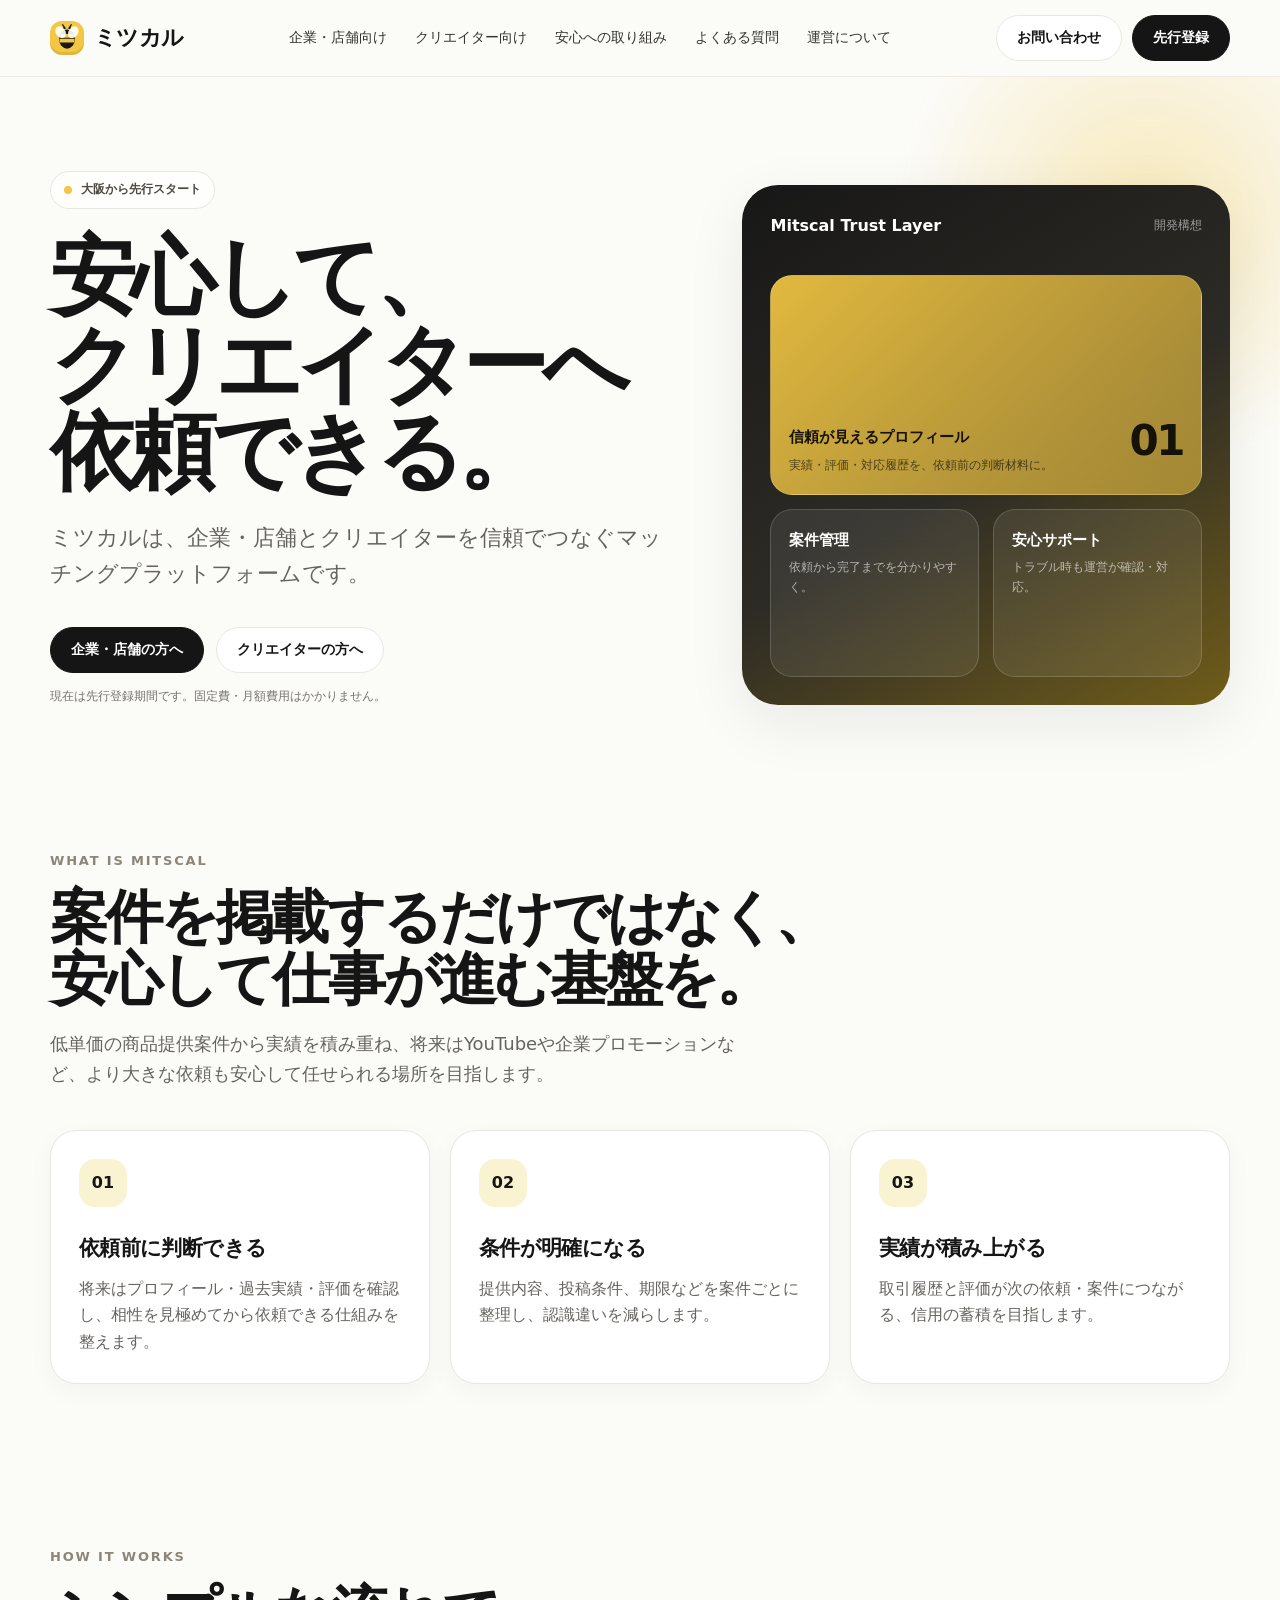
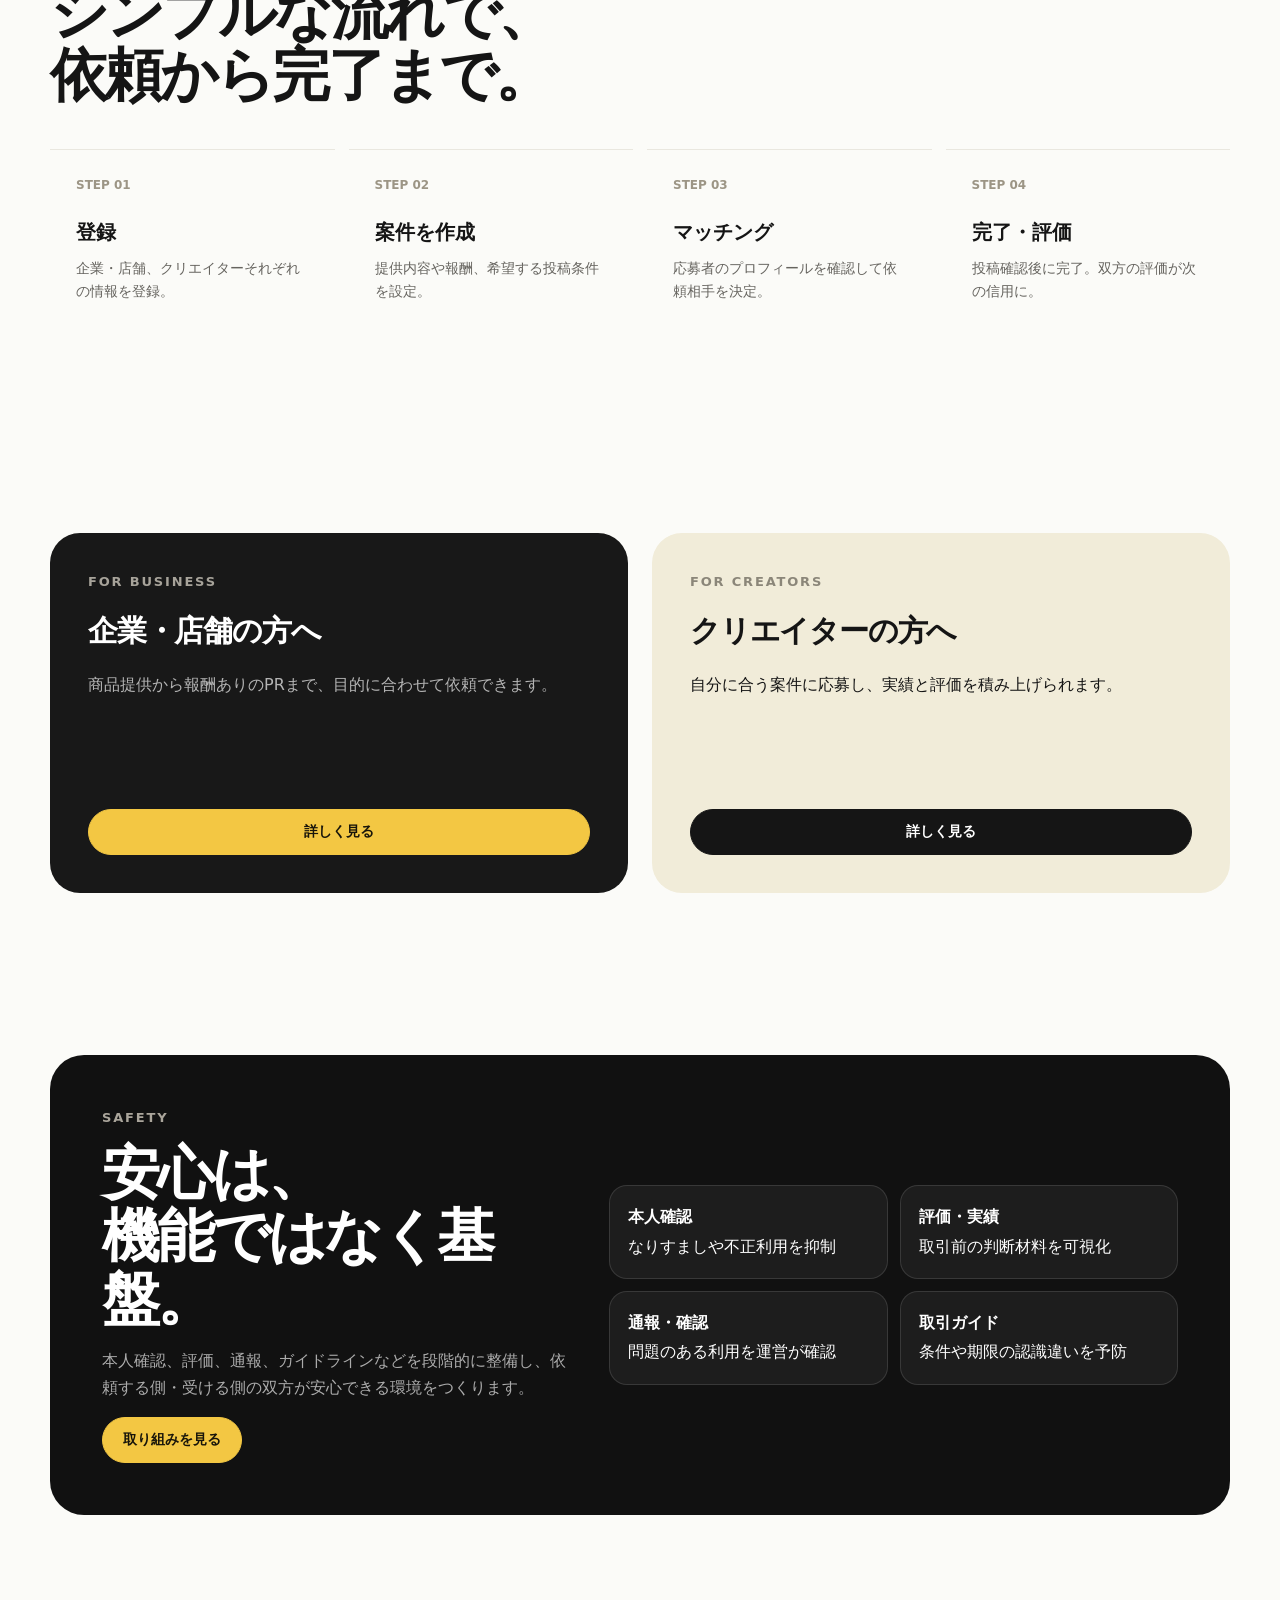
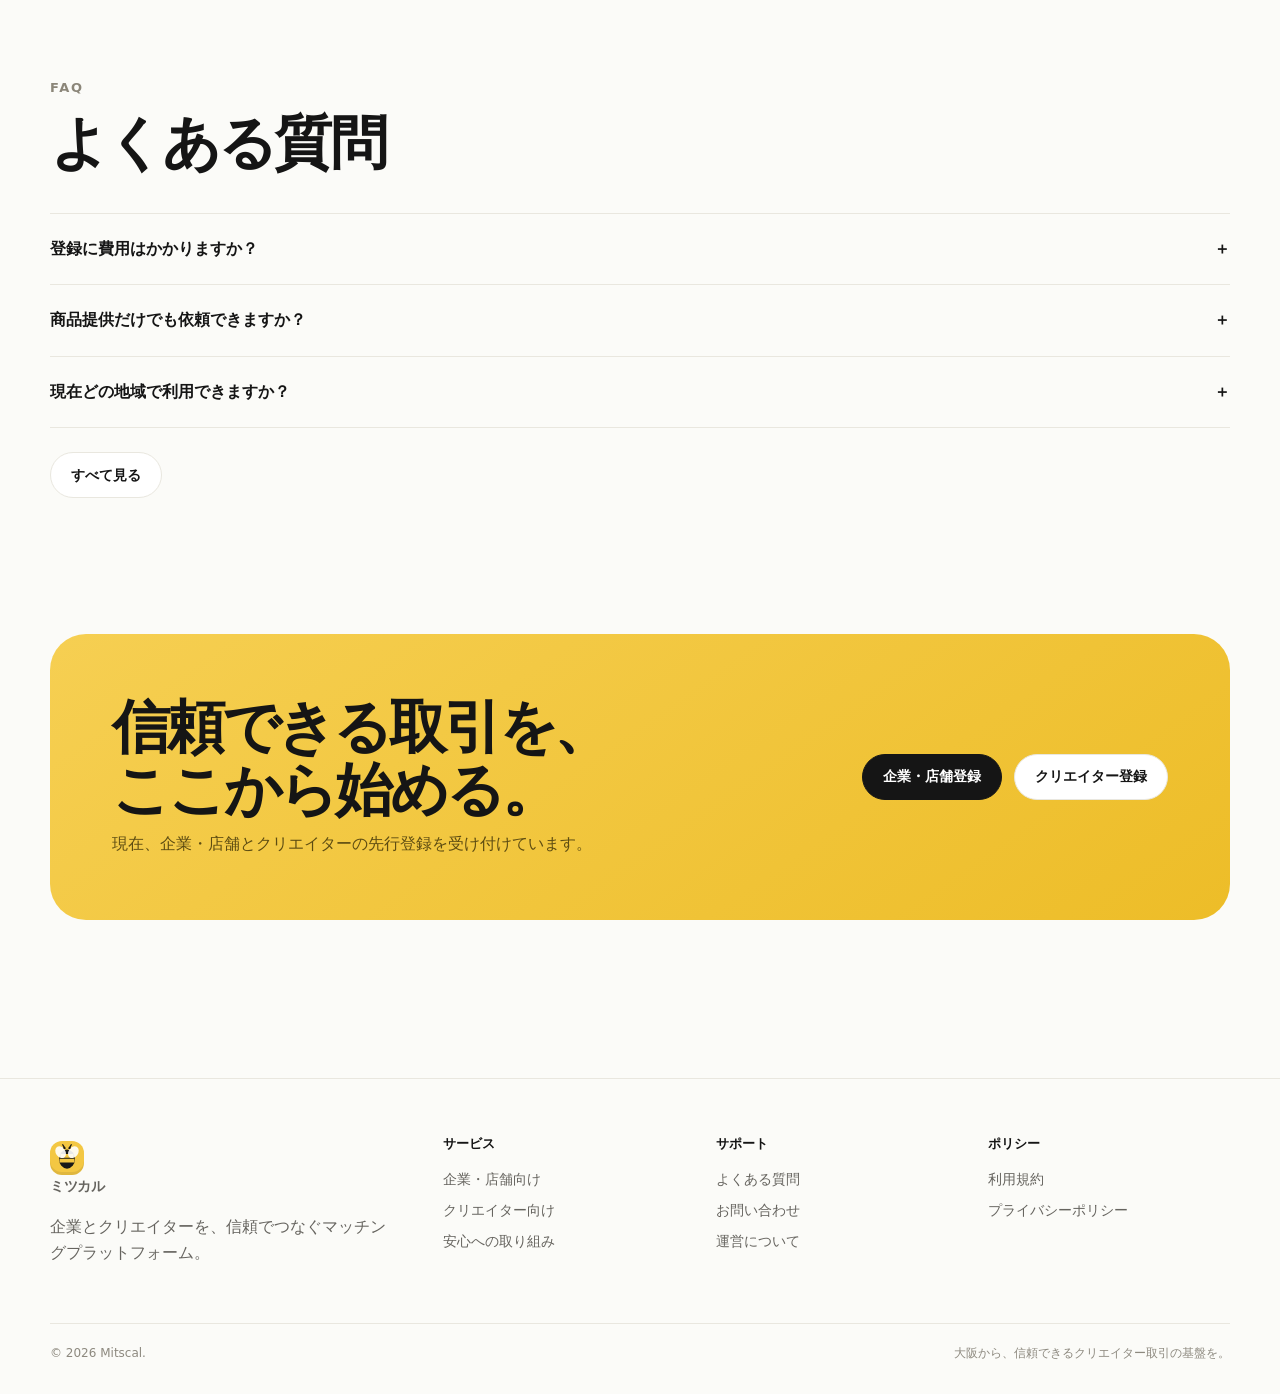
==== index.html @ 4229c12a "Add files via upload" ====
<!DOCTYPE html>
<html lang="ja"><head><meta charset="utf-8"/><meta content="width=device-width,initial-scale=1" name="viewport"/><title>ミツカル｜企業とクリエイターを信頼でつなぐ</title><meta content="企業とクリエイターを信頼でつなぐマッチングプラットフォーム、ミツカル。" name="description"/><link href="assets/styles.css" rel="stylesheet"/><link href="assets/bee.svg" rel="icon"/><script type="application/ld+json">{"@context":"https://schema.org","@type":"Organization","name":"ミツカル","description":"企業とクリエイターを信頼でつなぐマッチングプラットフォーム"}</script></head><body><header class="header"><div class="container nav"><a class="brand" href="index.html"><span class="brand-mark"><img alt="" src="assets/bee.svg"/></span><span>ミツカル</span></a><nav class="nav-links"><a href="business.html">企業・店舗向け</a><a href="creator.html">クリエイター向け</a><a href="safety.html">安心への取り組み</a><a href="faq.html">よくある質問</a><a href="about.html">運営について</a></nav><div class="nav-actions"><a class="btn" href="contact.html">お問い合わせ</a><a class="btn btn-primary" href="https://docs.google.com/forms/d/e/1FAIpQLSd9fEor6Rpa2roGhLpYnTwO4DdrOsl6pdJsovyLWQH2B-IJPA/viewform?usp=header" rel="noopener noreferrer" target="_blank">先行登録</a></div></div></header><main><section class="hero"><div class="container hero-grid"><div><span class="eyebrow"><span class="eyebrow-dot"></span>大阪から先行スタート</span><h1>安心して、<br/>クリエイターへ<br/>依頼できる。</h1><p class="lead">ミツカルは、企業・店舗とクリエイターを信頼でつなぐマッチングプラットフォームです。</p><div class="hero-actions"><a class="btn btn-primary" href="business.html">企業・店舗の方へ</a><a class="btn" href="creator.html">クリエイターの方へ</a></div><p class="hero-note">現在は先行登録期間です。固定費・月額費用はかかりません。</p></div><div class="visual-card"><div style="display:flex;justify-content:space-between;align-items:center"><span style="font-weight:800">Mitscal Trust Layer</span><span style="font-size:12px;color:rgba(255,255,255,.55)">開発構想</span></div><div class="visual-grid"><div class="glass big"><div><h3>信頼が見えるプロフィール</h3><p>実績・評価・対応履歴を、依頼前の判断材料に。</p></div><div class="metric">01</div></div><div class="glass"><h3>案件管理</h3><p>依頼から完了までを分かりやすく。</p></div><div class="glass"><h3>安心サポート</h3><p>トラブル時も運営が確認・対応。</p></div></div></div></div></section>
<section class="section-sm"><div class="container"><div class="section-kicker">What is Mitscal</div><h2 class="section-title">案件を掲載するだけではなく、<br/>安心して仕事が進む基盤を。</h2><p class="section-copy">低単価の商品提供案件から実績を積み重ね、将来はYouTubeや企業プロモーションなど、より大きな依頼も安心して任せられる場所を目指します。</p><div class="grid-3"><article class="card"><div class="card-icon">01</div><h3>依頼前に判断できる</h3><p>将来はプロフィール・過去実績・評価を確認し、相性を見極めてから依頼できる仕組みを整えます。</p></article><article class="card"><div class="card-icon">02</div><h3>条件が明確になる</h3><p>提供内容、投稿条件、期限などを案件ごとに整理し、認識違いを減らします。</p></article><article class="card"><div class="card-icon">03</div><h3>実績が積み上がる</h3><p>取引履歴と評価が次の依頼・案件につながる、信用の蓄積を目指します。</p></article></div></div></section>
<section class="section"><div class="container"><div class="section-kicker">How it works</div><h2 class="section-title">シンプルな流れで、<br/>依頼から完了まで。</h2><div class="process"><div class="step"><div class="step-num">STEP 01</div><h3>登録</h3><p>企業・店舗、クリエイターそれぞれの情報を登録。</p></div><div class="step"><div class="step-num">STEP 02</div><h3>案件を作成</h3><p>提供内容や報酬、希望する投稿条件を設定。</p></div><div class="step"><div class="step-num">STEP 03</div><h3>マッチング</h3><p>応募者のプロフィールを確認して依頼相手を決定。</p></div><div class="step"><div class="step-num">STEP 04</div><h3>完了・評価</h3><p>投稿確認後に完了。双方の評価が次の信用に。</p></div></div></div></section>
<section class="section-sm"><div class="container"><div class="split"><article class="panel"><div><div class="section-kicker" style="color:#a7a39a">For Business</div><h3>企業・店舗の方へ</h3><p style="color:rgba(255,255,255,.68)">商品提供から報酬ありのPRまで、目的に合わせて依頼できます。</p></div><a class="btn btn-accent" href="business.html">詳しく見る</a></article><article class="panel light"><div><div class="section-kicker">For Creators</div><h3>クリエイターの方へ</h3><p>自分に合う案件に応募し、実績と評価を積み上げられます。</p></div><a class="btn btn-primary" href="creator.html">詳しく見る</a></article></div></div></section>
<section class="section"><div class="container"><div class="safety"><div><div class="section-kicker" style="color:#aaa59b">Safety</div><h2 class="section-title">安心は、<br/>機能ではなく基盤。</h2><p>本人確認、評価、通報、ガイドラインなどを段階的に整備し、依頼する側・受ける側の双方が安心できる環境をつくります。</p><a class="btn btn-accent" href="safety.html">取り組みを見る</a></div><div class="safety-list"><div class="safety-item"><strong>本人確認</strong><span>なりすましや不正利用を抑制</span></div><div class="safety-item"><strong>評価・実績</strong><span>取引前の判断材料を可視化</span></div><div class="safety-item"><strong>通報・確認</strong><span>問題のある利用を運営が確認</span></div><div class="safety-item"><strong>取引ガイド</strong><span>条件や期限の認識違いを予防</span></div></div></div></div></section>
<section class="section-sm"><div class="container"><div class="section-kicker">FAQ</div><h2 class="section-title">よくある質問</h2><div class="faq"><details><summary>登録に費用はかかりますか？<span>＋</span></summary><p>先行登録時点では、企業・店舗、クリエイターともに登録料・月額費用はかかりません。</p></details><details><summary>商品提供だけでも依頼できますか？<span>＋</span></summary><p>可能です。飲食店などの初期案件では、商品・サービス提供のみの案件を中心に想定しています。</p></details><details><summary>現在どの地域で利用できますか？<span>＋</span></summary><p>現在は大阪エリアを中心に先行展開し、運用体制を整えながら対象地域を拡大する予定です。</p></details></div><div style="margin-top:24px"><a class="btn" href="faq.html">すべて見る</a></div></div></section>
<section class="section-sm"><div class="container"><div class="cta"><div><h2>信頼できる取引を、<br/>ここから始める。</h2><p>現在、企業・店舗とクリエイターの先行登録を受け付けています。</p></div><div class="hero-actions"><a class="btn btn-primary" href="https://docs.google.com/forms/d/e/1FAIpQLSd9fEor6Rpa2roGhLpYnTwO4DdrOsl6pdJsovyLWQH2B-IJPA/viewform?usp=header" rel="noopener noreferrer" target="_blank">企業・店舗登録</a><a class="btn" href="https://docs.google.com/forms/d/e/1FAIpQLSeLlaDevNFRtnfZuoD50xiHE8_TxGMW-N-nRRHMCuosI9wD6Q/viewform" rel="noopener noreferrer" target="_blank">クリエイター登録</a></div></div></div></section></main><footer class="footer"><div class="container"><div class="footer-grid"><div><a class="brand" href="index.html"><span class="brand-mark"><img alt="" src="assets/bee.svg"/></span><span>ミツカル</span></a><p style="color:var(--muted);max-width:350px">企業とクリエイターを、信頼でつなぐマッチングプラットフォーム。</p></div><div><h4>サービス</h4><a href="business.html">企業・店舗向け</a><a href="creator.html">クリエイター向け</a><a href="safety.html">安心への取り組み</a></div><div><h4>サポート</h4><a href="faq.html">よくある質問</a><a href="contact.html">お問い合わせ</a><a href="about.html">運営について</a></div><div><h4>ポリシー</h4><a href="terms.html">利用規約</a><a href="privacy.html">プライバシーポリシー</a></div></div><div class="copyright"><span>© <span data-year=""></span> Mitscal.</span><span>大阪から、信頼できるクリエイター取引の基盤を。</span></div></div></footer><script src="assets/app.js"></script></body></html>
---- assets/styles.css ----
:root{
  --bg:#fbfbf8;
  --surface:#ffffff;
  --ink:#151515;
  --muted:#66645f;
  --line:#e9e7df;
  --accent:#f3c743;
  --accent-strong:#dcae18;
  --shadow:0 18px 60px rgba(25,25,20,.08);
  --radius:26px;
  --max:1180px;
}
*{box-sizing:border-box}
html{scroll-behavior:smooth}
body{margin:0;font-family:Inter,"Noto Sans JP",system-ui,-apple-system,BlinkMacSystemFont,"Segoe UI",sans-serif;color:var(--ink);background:var(--bg);line-height:1.65}
a{color:inherit;text-decoration:none}
img{max-width:100%;display:block}
button,input,textarea,select{font:inherit}
.container{width:min(calc(100% - 40px),var(--max));margin:auto}
.header{position:sticky;top:0;z-index:50;background:rgba(251,251,248,.86);backdrop-filter:blur(16px);border-bottom:1px solid rgba(233,231,223,.8)}
.nav{height:76px;display:flex;align-items:center;justify-content:space-between;gap:24px}
.brand{display:flex;align-items:center;gap:10px;font-weight:800;letter-spacing:-.03em;font-size:22px}
.brand-mark{width:34px;height:34px;border-radius:12px;background:var(--accent);display:grid;place-items:center;box-shadow:inset 0 -3px 0 rgba(0,0,0,.08)}
.brand-mark svg{width:22px;height:22px}
.nav-links{display:flex;align-items:center;gap:28px;font-size:14px;color:#35342f}
.nav-actions{display:flex;gap:10px;align-items:center}
.btn{display:inline-flex;align-items:center;justify-content:center;gap:8px;min-height:46px;padding:0 20px;border-radius:999px;border:1px solid var(--line);font-weight:700;font-size:14px;transition:.2s ease;background:#fff}
.btn:hover{transform:translateY(-1px);box-shadow:0 10px 24px rgba(0,0,0,.07)}
.btn-primary{background:var(--ink);color:white;border-color:var(--ink)}
.btn-accent{background:var(--accent);border-color:var(--accent);color:#18150a}
.hero{padding:94px 0 64px;overflow:hidden;position:relative}
.hero:before{content:"";position:absolute;inset:-120px -10% auto auto;width:520px;height:520px;border-radius:50%;background:radial-gradient(circle,rgba(243,199,67,.34),rgba(243,199,67,0) 68%);filter:blur(8px);pointer-events:none}
.hero-grid{display:grid;grid-template-columns:1.12fr .88fr;gap:72px;align-items:center}
.eyebrow{display:inline-flex;align-items:center;gap:9px;padding:8px 13px;border:1px solid var(--line);border-radius:999px;background:rgba(255,255,255,.75);font-weight:700;font-size:12px;color:#4d4a42}
.eyebrow-dot{width:8px;height:8px;border-radius:50%;background:var(--accent)}
h1{font-size:clamp(48px,7vw,86px);line-height:1.02;letter-spacing:-.065em;margin:24px 0 24px;max-width:850px}
.lead{font-size:clamp(18px,2vw,22px);color:var(--muted);max-width:680px;margin:0 0 34px}
.hero-actions{display:flex;gap:12px;flex-wrap:wrap}
.hero-note{font-size:12px;color:#77746c;margin-top:14px}
.visual-card{min-height:520px;border-radius:36px;background:linear-gradient(150deg,#171717,#2d2b25 54%,#705d1a);box-shadow:var(--shadow);position:relative;overflow:hidden;padding:28px;color:#fff}
.visual-grid{display:grid;grid-template-columns:1fr 1fr;gap:14px;position:absolute;inset:90px 28px 28px}
.glass{border:1px solid rgba(255,255,255,.16);background:rgba(255,255,255,.08);backdrop-filter:blur(16px);border-radius:22px;padding:18px}
.glass h3{margin:0 0 6px;font-size:15px}
.glass p{margin:0;color:rgba(255,255,255,.62);font-size:12px}
.glass.big{grid-column:1/-1;display:flex;align-items:flex-end;justify-content:space-between;min-height:160px;background:linear-gradient(135deg,rgba(243,199,67,.92),rgba(243,199,67,.55));color:#15120a}
.glass.big p{color:rgba(21,18,10,.68)}
.metric{font-size:42px;letter-spacing:-.06em;font-weight:800}
.section{padding:94px 0}
.section-sm{padding:68px 0}
.section-kicker{font-size:13px;font-weight:800;letter-spacing:.14em;text-transform:uppercase;color:#8b8679;margin-bottom:14px}
.section-title{font-size:clamp(34px,5vw,58px);letter-spacing:-.05em;line-height:1.08;margin:0 0 18px}
.section-copy{color:var(--muted);font-size:18px;max-width:700px;margin:0}
.grid-3{display:grid;grid-template-columns:repeat(3,1fr);gap:20px;margin-top:42px}
.card{background:var(--surface);border:1px solid var(--line);border-radius:var(--radius);padding:28px;box-shadow:0 8px 28px rgba(25,25,20,.035)}
.card-icon{width:48px;height:48px;border-radius:16px;display:grid;place-items:center;background:#faf3d2;margin-bottom:24px;font-weight:800}
.card h3{font-size:21px;margin:0 0 10px;letter-spacing:-.03em}
.card p{margin:0;color:var(--muted)}
.process{display:grid;grid-template-columns:repeat(4,1fr);gap:14px;margin-top:42px}
.step{padding:26px;border-top:1px solid var(--line);position:relative}
.step-num{font-size:12px;font-weight:800;color:#9c9585;margin-bottom:20px}
.step h3{margin:0 0 8px;font-size:20px}
.step p{margin:0;color:var(--muted);font-size:14px}
.split{display:grid;grid-template-columns:1fr 1fr;gap:24px;margin-top:42px}
.panel{padding:38px;border-radius:30px;background:#181818;color:#fff;min-height:360px;display:flex;flex-direction:column;justify-content:space-between}
.panel.light{background:#f1ecd9;color:#151515}
.panel ul{padding-left:18px;color:rgba(255,255,255,.68)}
.panel.light ul{color:#5e594c}
.panel h3{font-size:30px;letter-spacing:-.04em;margin:0 0 12px}
.safety{background:#111;color:#fff;border-radius:34px;padding:52px;display:grid;grid-template-columns:.9fr 1.1fr;gap:42px;align-items:center}
.safety p{color:rgba(255,255,255,.65)}
.safety-list{display:grid;grid-template-columns:1fr 1fr;gap:12px}
.safety-item{padding:18px;border-radius:18px;border:1px solid rgba(255,255,255,.12);background:rgba(255,255,255,.05)}
.safety-item strong{display:block;margin-bottom:3px}
.faq{margin-top:38px;border-top:1px solid var(--line)}
.faq details{border-bottom:1px solid var(--line);padding:22px 0}
.faq summary{font-weight:750;cursor:pointer;list-style:none;display:flex;justify-content:space-between;gap:20px}
.faq summary::-webkit-details-marker{display:none}
.faq p{color:var(--muted);margin:12px 0 0;max-width:800px}
.cta{padding:62px;border-radius:36px;background:linear-gradient(145deg,#f6cf52,#edbd28);display:grid;grid-template-columns:1fr auto;gap:30px;align-items:center}
.cta h2{font-size:clamp(34px,5vw,58px);letter-spacing:-.055em;line-height:1.08;margin:0 0 10px}
.cta p{margin:0;color:#5d4c12}
.footer{padding:54px 0 30px;border-top:1px solid var(--line);margin-top:90px}
.footer-grid{display:grid;grid-template-columns:1.5fr repeat(3,1fr);gap:30px}
.footer h4{font-size:13px;margin:0 0 14px}
.footer a{display:block;color:var(--muted);font-size:14px;margin:8px 0}
.copyright{margin-top:40px;padding-top:20px;border-top:1px solid var(--line);color:#8d897f;font-size:12px;display:flex;justify-content:space-between;gap:20px}
.page-hero{padding:80px 0 54px}
.page-hero h1{font-size:clamp(44px,7vw,74px);max-width:980px}
.content-grid{display:grid;grid-template-columns:280px 1fr;gap:60px;align-items:start}
.sidebar{position:sticky;top:110px;padding:22px;border:1px solid var(--line);border-radius:22px;background:#fff}
.sidebar a{display:block;padding:9px 4px;color:var(--muted);font-size:14px}
.prose h2{font-size:34px;letter-spacing:-.04em;margin:50px 0 14px}
.prose h2:first-child{margin-top:0}
.prose h3{font-size:22px;margin-top:30px}
.prose p,.prose li{color:#55524c}
.prose blockquote{margin:30px 0;padding:24px;border-left:4px solid var(--accent);background:#fff;border-radius:0 18px 18px 0}
.form{display:grid;gap:16px;max-width:720px}
.field{display:grid;gap:7px}
.field label{font-weight:700;font-size:14px}
.field input,.field textarea,.field select{width:100%;border:1px solid var(--line);background:#fff;border-radius:16px;padding:14px 16px;outline:none}
.field textarea{min-height:150px;resize:vertical}
.notice{padding:18px 20px;border-radius:16px;background:#fff8db;border:1px solid #f2dea0;color:#62521c;font-size:14px}
.mobile-menu{display:none}
@media(max-width:900px){
  .nav-links{display:none}.mobile-menu{display:inline-flex}.hero-grid,.safety,.content-grid{grid-template-columns:1fr}.visual-card{min-height:440px}.grid-3{grid-template-columns:1fr}.process{grid-template-columns:1fr 1fr}.split{grid-template-columns:1fr}.cta{grid-template-columns:1fr}.footer-grid{grid-template-columns:1fr 1fr}.sidebar{position:static}.hero{padding-top:60px}}
@media(max-width:620px){
  .container{width:min(calc(100% - 26px),var(--max))}.nav{height:68px}.nav-actions .btn:not(.btn-primary){display:none}.hero{padding:48px 0}.visual-card{min-height:390px;padding:18px}.visual-grid{inset:74px 18px 18px;grid-template-columns:1fr}.glass:nth-child(2){display:none}.section{padding:72px 0}.process{grid-template-columns:1fr}.safety{padding:28px}.safety-list{grid-template-columns:1fr}.cta{padding:34px}.footer-grid{grid-template-columns:1fr}.copyright{flex-direction:column}.hero-actions .btn{width:100%}}

.register-box{max-width:760px;padding:30px;border:1px solid var(--line);border-radius:24px;background:#fff;box-shadow:0 8px 28px rgba(25,25,20,.035)}
.register-box h3{margin:0 0 8px;font-size:24px}.register-box p{margin:0 0 20px}.form-note{font-size:12px!important;color:#8d897f!important;margin-top:12px!important}
.contact-options{display:grid;grid-template-columns:repeat(3,1fr);gap:18px}.contact-options .card{display:flex;flex-direction:column;align-items:flex-start}.contact-options .card .btn{margin-top:auto}
.mobile-nav{display:none;position:relative}.mobile-nav summary{list-style:none;cursor:pointer;border:1px solid var(--line);background:#fff;border-radius:999px;padding:10px 14px;font-weight:700;font-size:13px}.mobile-nav summary::-webkit-details-marker{display:none}.mobile-nav-panel{position:absolute;right:0;top:52px;width:250px;padding:14px;border:1px solid var(--line);background:#fff;border-radius:18px;box-shadow:var(--shadow)}.mobile-nav-panel a{display:block;padding:10px;border-radius:10px;font-size:14px}.mobile-nav-panel a:hover{background:var(--bg)}
@media(max-width:900px){.mobile-nav{display:block}.contact-options{grid-template-columns:1fr}}
@media(max-width:620px){.nav-actions{display:none}}
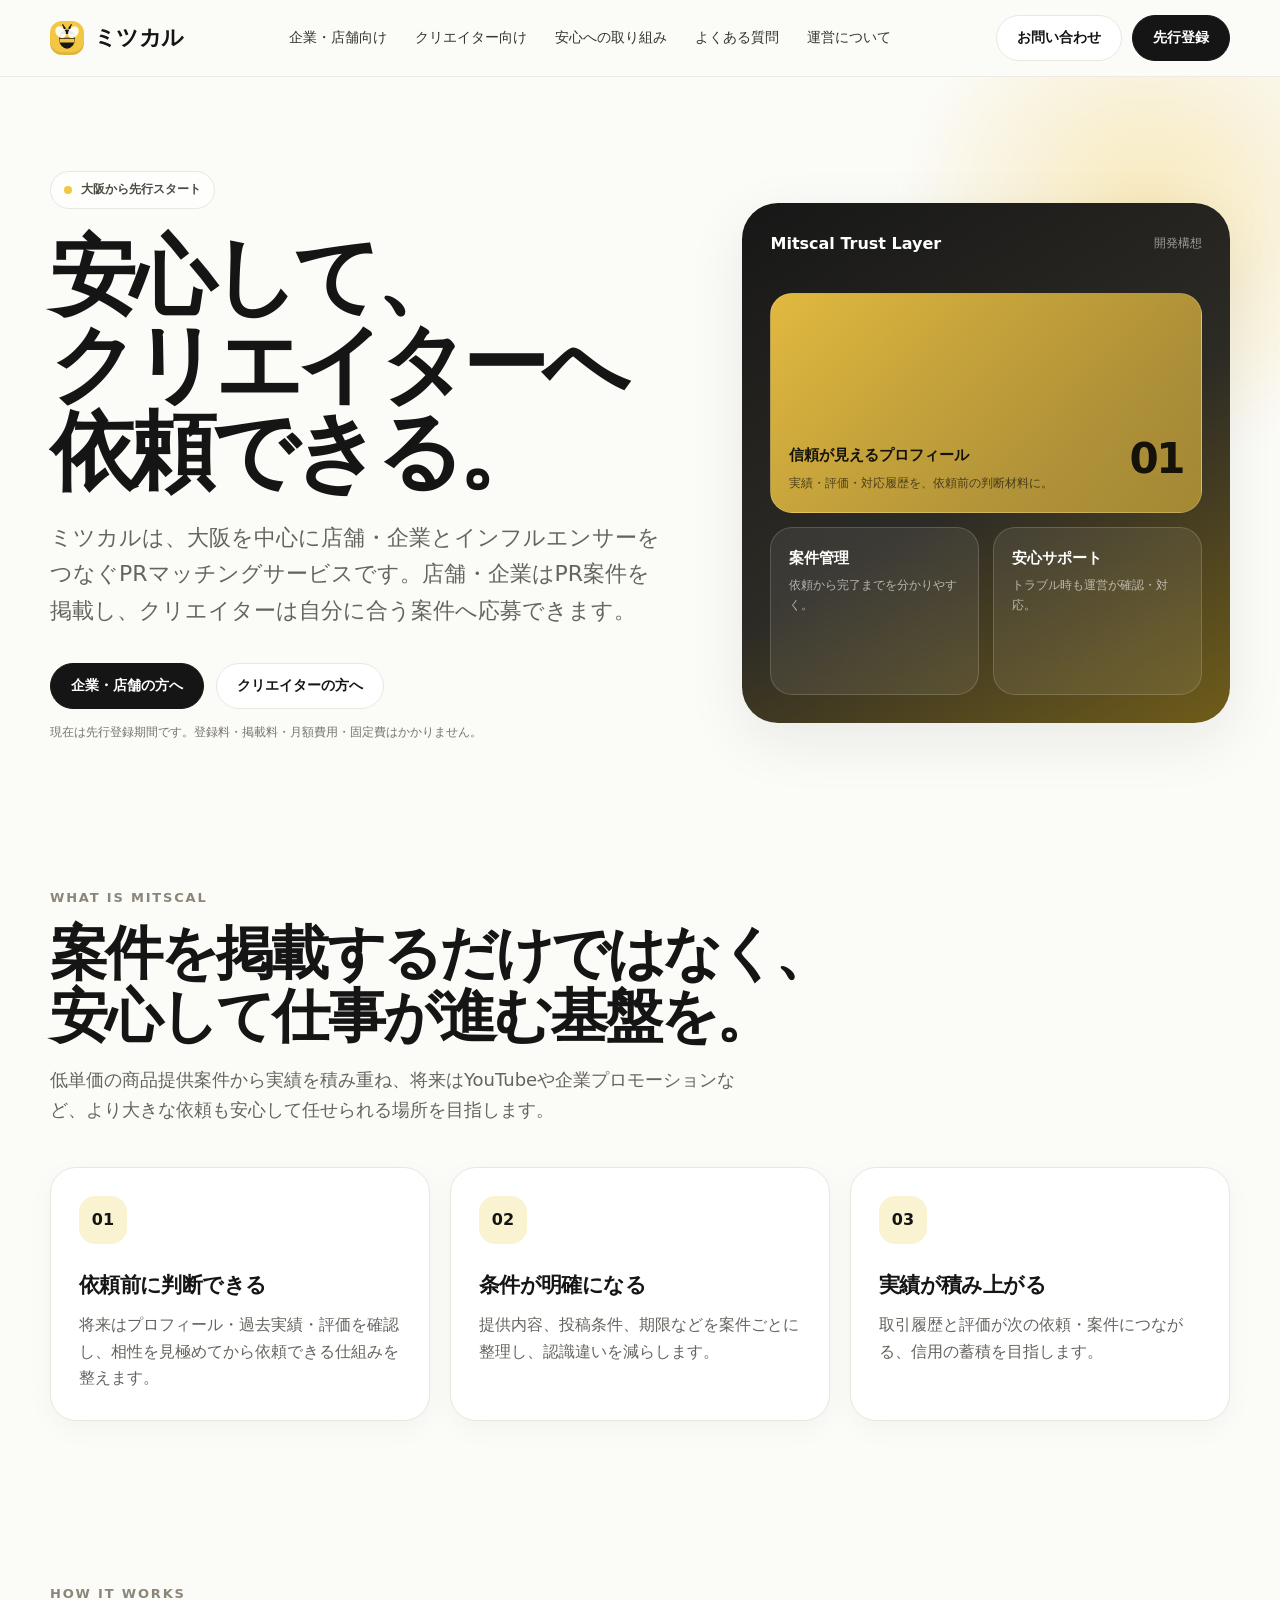
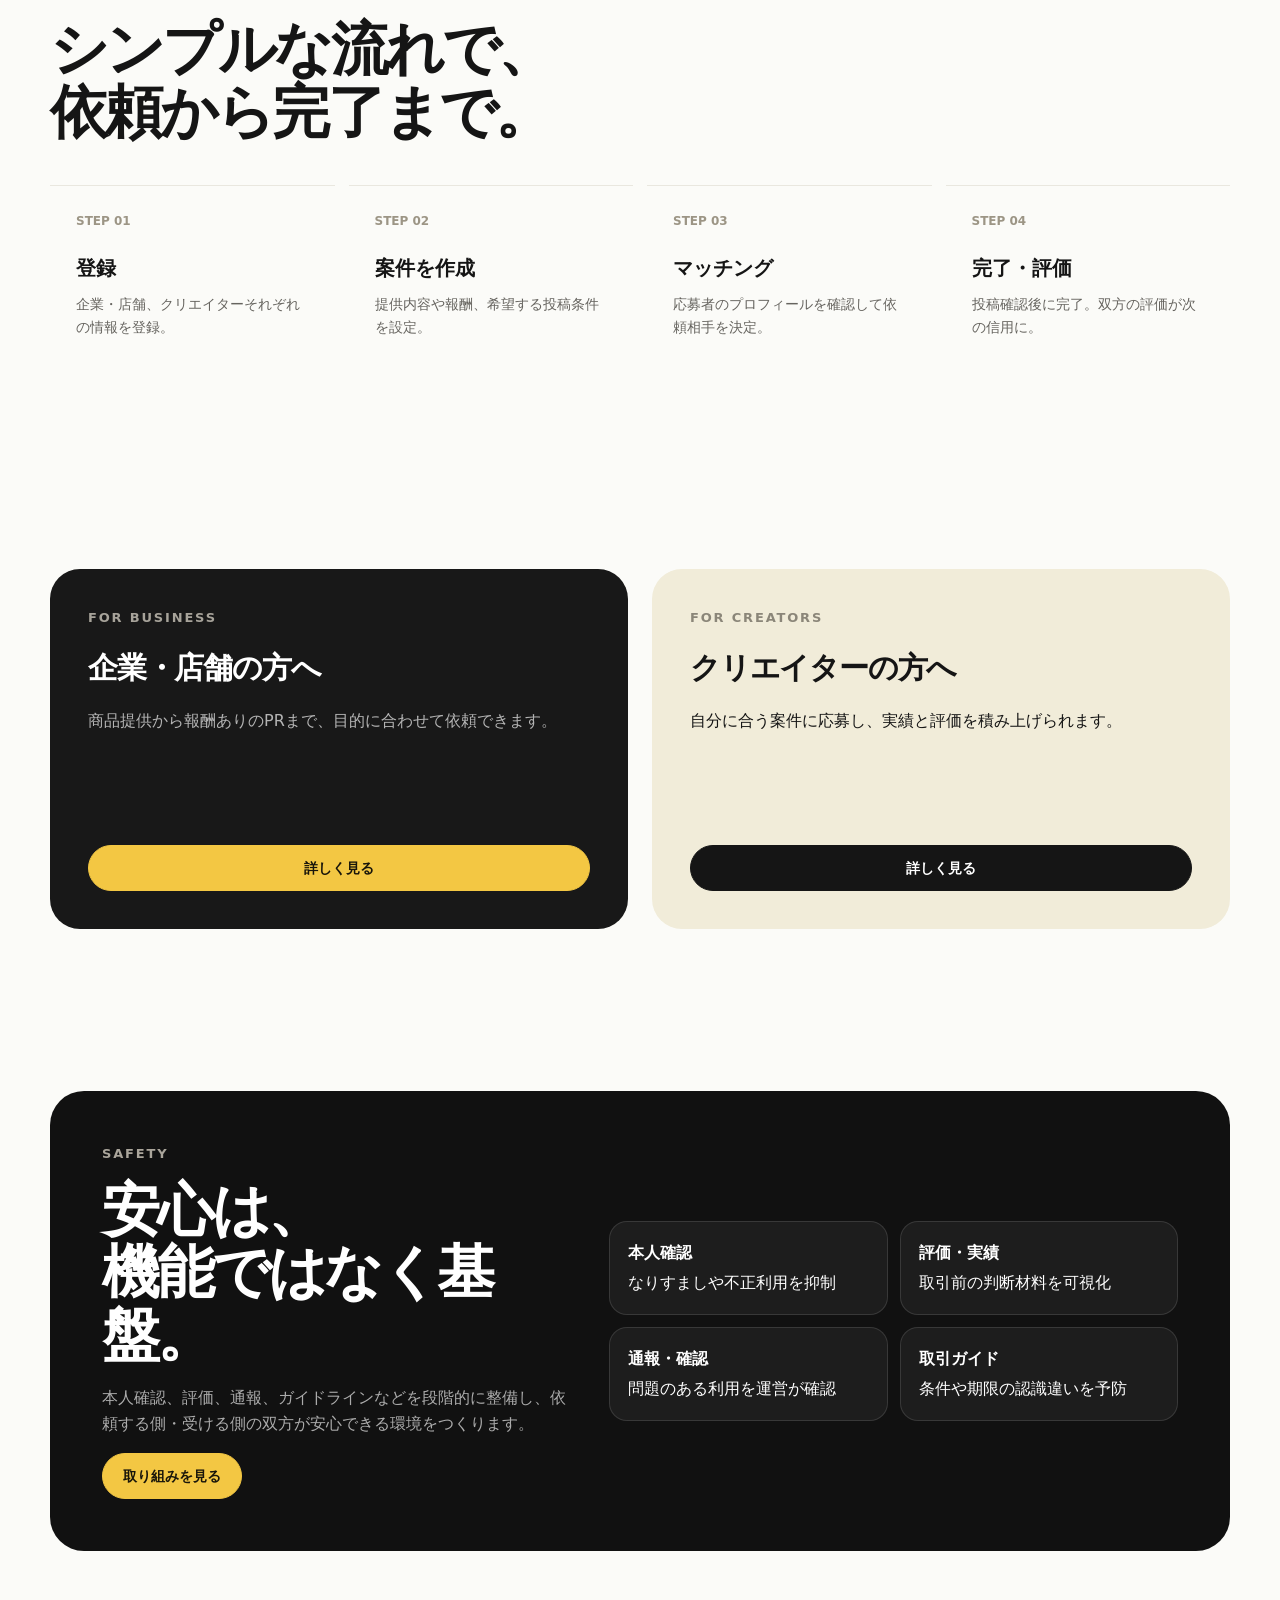
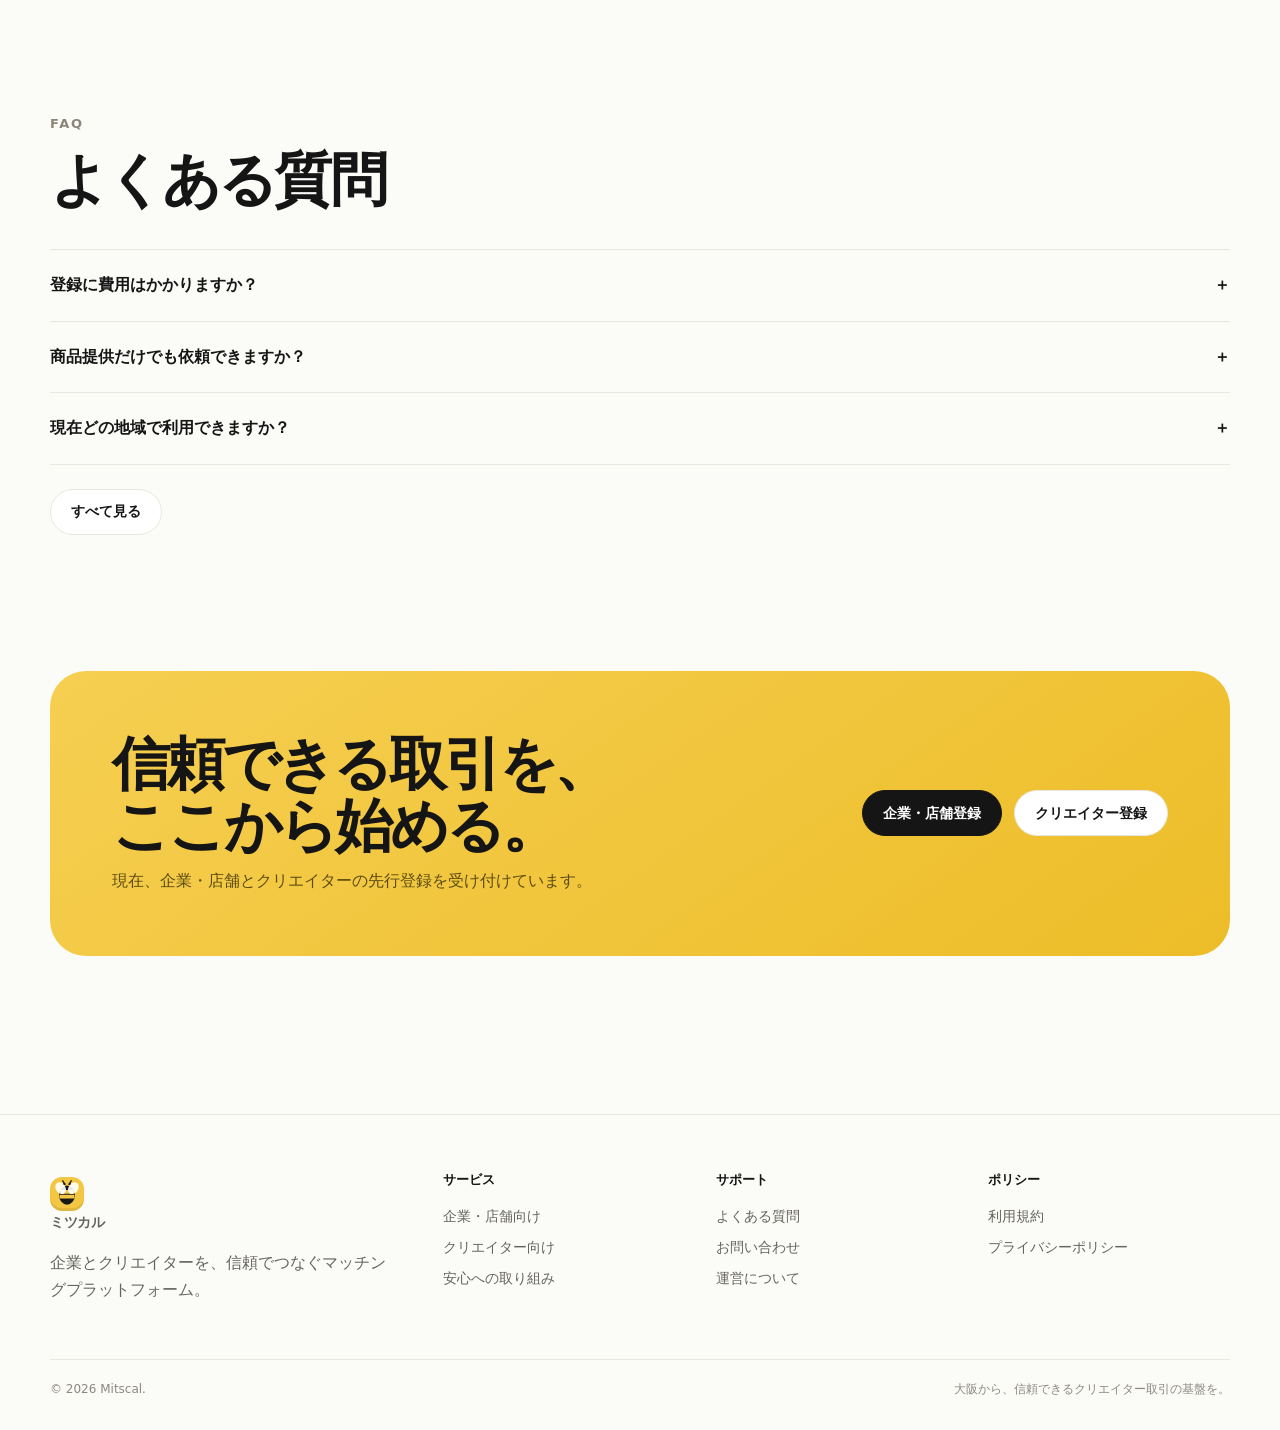
==== commit 5d91de5b: "Update index.html for new service description" ====
--- a/index.html
+++ b/index.html
@@ -1,8 +1,8 @@
 <!DOCTYPE html>
-<html lang="ja"><head><meta charset="utf-8"/><meta content="width=device-width,initial-scale=1" name="viewport"/><title>ミツカル｜企業とクリエイターを信頼でつなぐ</title><meta content="企業とクリエイターを信頼でつなぐマッチングプラットフォーム、ミツカル。" name="description"/><link href="assets/styles.css" rel="stylesheet"/><link href="assets/bee.svg" rel="icon"/><script type="application/ld+json">{"@context":"https://schema.org","@type":"Organization","name":"ミツカル","description":"企業とクリエイターを信頼でつなぐマッチングプラットフォーム"}</script></head><body><header class="header"><div class="container nav"><a class="brand" href="index.html"><span class="brand-mark"><img alt="" src="assets/bee.svg"/></span><span>ミツカル</span></a><nav class="nav-links"><a href="business.html">企業・店舗向け</a><a href="creator.html">クリエイター向け</a><a href="safety.html">安心への取り組み</a><a href="faq.html">よくある質問</a><a href="about.html">運営について</a></nav><div class="nav-actions"><a class="btn" href="contact.html">お問い合わせ</a><a class="btn btn-primary" href="https://docs.google.com/forms/d/e/1FAIpQLSd9fEor6Rpa2roGhLpYnTwO4DdrOsl6pdJsovyLWQH2B-IJPA/viewform?usp=header" rel="noopener noreferrer" target="_blank">先行登録</a></div></div></header><main><section class="hero"><div class="container hero-grid"><div><span class="eyebrow"><span class="eyebrow-dot"></span>大阪から先行スタート</span><h1>安心して、<br/>クリエイターへ<br/>依頼できる。</h1><p class="lead">ミツカルは、企業・店舗とクリエイターを信頼でつなぐマッチングプラットフォームです。</p><div class="hero-actions"><a class="btn btn-primary" href="business.html">企業・店舗の方へ</a><a class="btn" href="creator.html">クリエイターの方へ</a></div><p class="hero-note">現在は先行登録期間です。固定費・月額費用はかかりません。</p></div><div class="visual-card"><div style="display:flex;justify-content:space-between;align-items:center"><span style="font-weight:800">Mitscal Trust Layer</span><span style="font-size:12px;color:rgba(255,255,255,.55)">開発構想</span></div><div class="visual-grid"><div class="glass big"><div><h3>信頼が見えるプロフィール</h3><p>実績・評価・対応履歴を、依頼前の判断材料に。</p></div><div class="metric">01</div></div><div class="glass"><h3>案件管理</h3><p>依頼から完了までを分かりやすく。</p></div><div class="glass"><h3>安心サポート</h3><p>トラブル時も運営が確認・対応。</p></div></div></div></div></section>
+<html lang="ja"><head><meta charset="utf-8"/><meta content="width=device-width,initial-scale=1" name="viewport"/><title>インフルエンサーPR・案件マッチング｜ミツカル</title><link rel="canonical" href="https://www.mitscal.jp/"><meta content="店舗・企業とインフルエンサーをつなぐPRマッチングサービス、ミツカル。大阪を中心に、店舗は無料でPR案件を掲載でき、クリエイターは自分に合う案件へ応募できます。" name="description"/><link href="assets/styles.css" rel="stylesheet"/><link href="assets/bee.svg" rel="icon"/><script type="application/ld+json">{"@context":"https://schema.org","@type":"Organization","name":"ミツカル","url":"https://www.mitscal.jp/","description":"店舗・企業とインフルエンサーをつなぐPRマッチングサービス"}</script></head><body><header class="header"><div class="container nav"><a class="brand" href="index.html"><span class="brand-mark"><img alt="" src="assets/bee.svg"/></span><span>ミツカル</span></a><nav class="nav-links"><a href="business.html">企業・店舗向け</a><a href="creator.html">クリエイター向け</a><a href="safety.html">安心への取り組み</a><a href="faq.html">よくある質問</a><a href="about.html">運営について</a></nav><div class="nav-actions"><a class="btn" href="contact.html">お問い合わせ</a><a class="btn btn-primary" href="https://docs.google.com/forms/d/e/1FAIpQLSd9fEor6Rpa2roGhLpYnTwO4DdrOsl6pdJsovyLWQH2B-IJPA/viewform?usp=header" rel="noopener noreferrer" target="_blank">先行登録</a></div></div></header><main><section class="hero"><div class="container hero-grid"><div><span class="eyebrow"><span class="eyebrow-dot"></span>大阪から先行スタート</span><h1>安心して、<br/>クリエイターへ<br/>依頼できる。</h1><p class="lead">ミツカルは、大阪を中心に店舗・企業とインフルエンサーをつなぐPRマッチングサービスです。店舗・企業はPR案件を掲載し、クリエイターは自分に合う案件へ応募できます。</p><div class="hero-actions"><a class="btn btn-primary" href="business.html">企業・店舗の方へ</a><a class="btn" href="creator.html">クリエイターの方へ</a></div><p class="hero-note">現在は先行登録期間です。登録料・掲載料・月額費用・固定費はかかりません。</p></div><div class="visual-card"><div style="display:flex;justify-content:space-between;align-items:center"><span style="font-weight:800">Mitscal Trust Layer</span><span style="font-size:12px;color:rgba(255,255,255,.55)">開発構想</span></div><div class="visual-grid"><div class="glass big"><div><h3>信頼が見えるプロフィール</h3><p>実績・評価・対応履歴を、依頼前の判断材料に。</p></div><div class="metric">01</div></div><div class="glass"><h3>案件管理</h3><p>依頼から完了までを分かりやすく。</p></div><div class="glass"><h3>安心サポート</h3><p>トラブル時も運営が確認・対応。</p></div></div></div></div></section>
 <section class="section-sm"><div class="container"><div class="section-kicker">What is Mitscal</div><h2 class="section-title">案件を掲載するだけではなく、<br/>安心して仕事が進む基盤を。</h2><p class="section-copy">低単価の商品提供案件から実績を積み重ね、将来はYouTubeや企業プロモーションなど、より大きな依頼も安心して任せられる場所を目指します。</p><div class="grid-3"><article class="card"><div class="card-icon">01</div><h3>依頼前に判断できる</h3><p>将来はプロフィール・過去実績・評価を確認し、相性を見極めてから依頼できる仕組みを整えます。</p></article><article class="card"><div class="card-icon">02</div><h3>条件が明確になる</h3><p>提供内容、投稿条件、期限などを案件ごとに整理し、認識違いを減らします。</p></article><article class="card"><div class="card-icon">03</div><h3>実績が積み上がる</h3><p>取引履歴と評価が次の依頼・案件につながる、信用の蓄積を目指します。</p></article></div></div></section>
 <section class="section"><div class="container"><div class="section-kicker">How it works</div><h2 class="section-title">シンプルな流れで、<br/>依頼から完了まで。</h2><div class="process"><div class="step"><div class="step-num">STEP 01</div><h3>登録</h3><p>企業・店舗、クリエイターそれぞれの情報を登録。</p></div><div class="step"><div class="step-num">STEP 02</div><h3>案件を作成</h3><p>提供内容や報酬、希望する投稿条件を設定。</p></div><div class="step"><div class="step-num">STEP 03</div><h3>マッチング</h3><p>応募者のプロフィールを確認して依頼相手を決定。</p></div><div class="step"><div class="step-num">STEP 04</div><h3>完了・評価</h3><p>投稿確認後に完了。双方の評価が次の信用に。</p></div></div></div></section>
 <section class="section-sm"><div class="container"><div class="split"><article class="panel"><div><div class="section-kicker" style="color:#a7a39a">For Business</div><h3>企業・店舗の方へ</h3><p style="color:rgba(255,255,255,.68)">商品提供から報酬ありのPRまで、目的に合わせて依頼できます。</p></div><a class="btn btn-accent" href="business.html">詳しく見る</a></article><article class="panel light"><div><div class="section-kicker">For Creators</div><h3>クリエイターの方へ</h3><p>自分に合う案件に応募し、実績と評価を積み上げられます。</p></div><a class="btn btn-primary" href="creator.html">詳しく見る</a></article></div></div></section>
 <section class="section"><div class="container"><div class="safety"><div><div class="section-kicker" style="color:#aaa59b">Safety</div><h2 class="section-title">安心は、<br/>機能ではなく基盤。</h2><p>本人確認、評価、通報、ガイドラインなどを段階的に整備し、依頼する側・受ける側の双方が安心できる環境をつくります。</p><a class="btn btn-accent" href="safety.html">取り組みを見る</a></div><div class="safety-list"><div class="safety-item"><strong>本人確認</strong><span>なりすましや不正利用を抑制</span></div><div class="safety-item"><strong>評価・実績</strong><span>取引前の判断材料を可視化</span></div><div class="safety-item"><strong>通報・確認</strong><span>問題のある利用を運営が確認</span></div><div class="safety-item"><strong>取引ガイド</strong><span>条件や期限の認識違いを予防</span></div></div></div></div></section>
 <section class="section-sm"><div class="container"><div class="section-kicker">FAQ</div><h2 class="section-title">よくある質問</h2><div class="faq"><details><summary>登録に費用はかかりますか？<span>＋</span></summary><p>先行登録時点では、企業・店舗、クリエイターともに登録料・月額費用はかかりません。</p></details><details><summary>商品提供だけでも依頼できますか？<span>＋</span></summary><p>可能です。飲食店などの初期案件では、商品・サービス提供のみの案件を中心に想定しています。</p></details><details><summary>現在どの地域で利用できますか？<span>＋</span></summary><p>現在は大阪エリアを中心に先行展開し、運用体制を整えながら対象地域を拡大する予定です。</p></details></div><div style="margin-top:24px"><a class="btn" href="faq.html">すべて見る</a></div></div></section>
-<section class="section-sm"><div class="container"><div class="cta"><div><h2>信頼できる取引を、<br/>ここから始める。</h2><p>現在、企業・店舗とクリエイターの先行登録を受け付けています。</p></div><div class="hero-actions"><a class="btn btn-primary" href="https://docs.google.com/forms/d/e/1FAIpQLSd9fEor6Rpa2roGhLpYnTwO4DdrOsl6pdJsovyLWQH2B-IJPA/viewform?usp=header" rel="noopener noreferrer" target="_blank">企業・店舗登録</a><a class="btn" href="https://docs.google.com/forms/d/e/1FAIpQLSeLlaDevNFRtnfZuoD50xiHE8_TxGMW-N-nRRHMCuosI9wD6Q/viewform" rel="noopener noreferrer" target="_blank">クリエイター登録</a></div></div></div></section></main><footer class="footer"><div class="container"><div class="footer-grid"><div><a class="brand" href="index.html"><span class="brand-mark"><img alt="" src="assets/bee.svg"/></span><span>ミツカル</span></a><p style="color:var(--muted);max-width:350px">企業とクリエイターを、信頼でつなぐマッチングプラットフォーム。</p></div><div><h4>サービス</h4><a href="business.html">企業・店舗向け</a><a href="creator.html">クリエイター向け</a><a href="safety.html">安心への取り組み</a></div><div><h4>サポート</h4><a href="faq.html">よくある質問</a><a href="contact.html">お問い合わせ</a><a href="about.html">運営について</a></div><div><h4>ポリシー</h4><a href="terms.html">利用規約</a><a href="privacy.html">プライバシーポリシー</a></div></div><div class="copyright"><span>© <span data-year=""></span> Mitscal.</span><span>大阪から、信頼できるクリエイター取引の基盤を。</span></div></div></footer><script src="assets/app.js"></script></body></html>+<section class="section-sm"><div class="container"><div class="cta"><div><h2>信頼できる取引を、<br/>ここから始める。</h2><p>現在、企業・店舗とクリエイターの先行登録を受け付けています。</p></div><div class="hero-actions"><a class="btn btn-primary" href="https://docs.google.com/forms/d/e/1FAIpQLSd9fEor6Rpa2roGhLpYnTwO4DdrOsl6pdJsovyLWQH2B-IJPA/viewform?usp=header" rel="noopener noreferrer" target="_blank">企業・店舗登録</a><a class="btn" href="https://docs.google.com/forms/d/e/1FAIpQLSeLlaDevNFRtnfZuoD50xiHE8_TxGMW-N-nRRHMCuosI9wD6Q/viewform" rel="noopener noreferrer" target="_blank">クリエイター登録</a></div></div></div></section></main><footer class="footer"><div class="container"><div class="footer-grid"><div><a class="brand" href="index.html"><span class="brand-mark"><img alt="" src="assets/bee.svg"/></span><span>ミツカル</span></a><p style="color:var(--muted);max-width:350px">企業とクリエイターを、信頼でつなぐマッチングプラットフォーム。</p></div><div><h4>サービス</h4><a href="business.html">企業・店舗向け</a><a href="creator.html">クリエイター向け</a><a href="safety.html">安心への取り組み</a></div><div><h4>サポート</h4><a href="faq.html">よくある質問</a><a href="contact.html">お問い合わせ</a><a href="about.html">運営について</a></div><div><h4>ポリシー</h4><a href="terms.html">利用規約</a><a href="privacy.html">プライバシーポリシー</a></div></div><div class="copyright"><span>© <span data-year=""></span> Mitscal.</span><span>大阪から、信頼できるクリエイター取引の基盤を。</span></div></div></footer><script src="assets/app.js"></script></body></html>
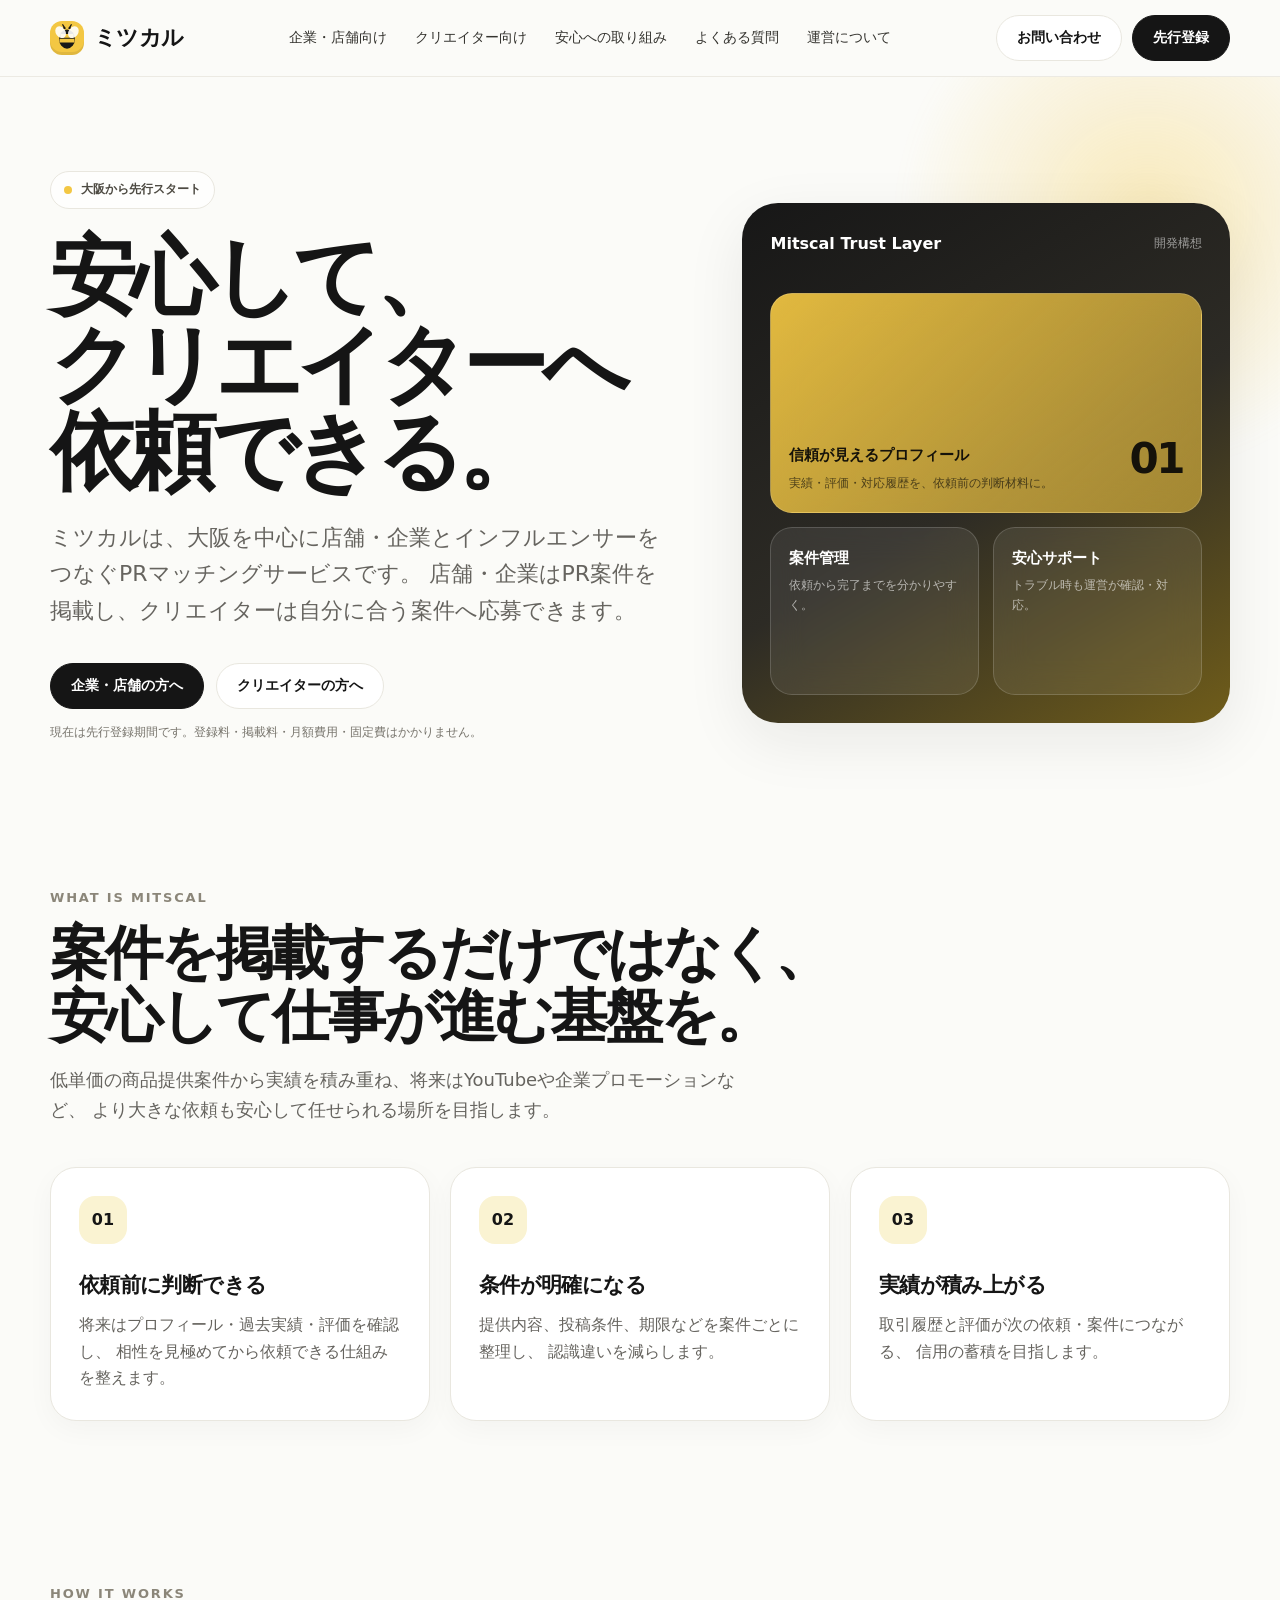
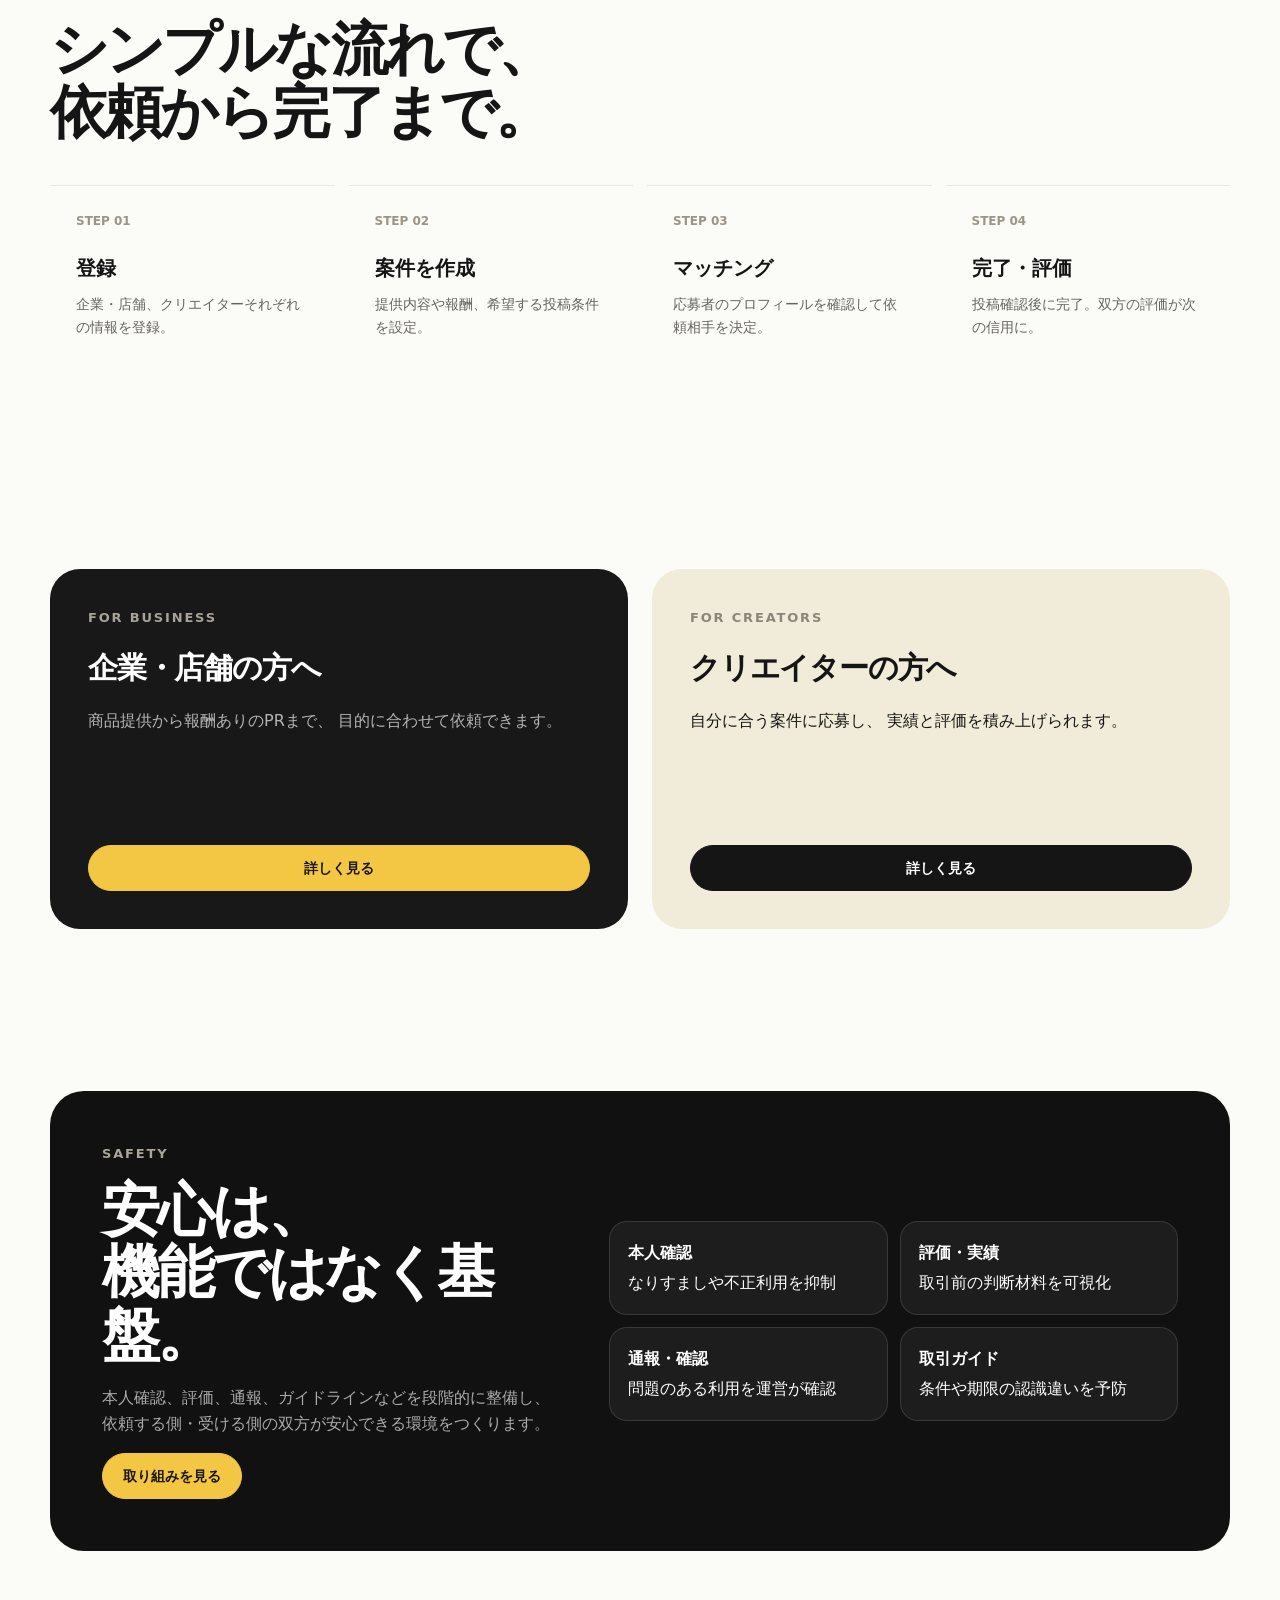
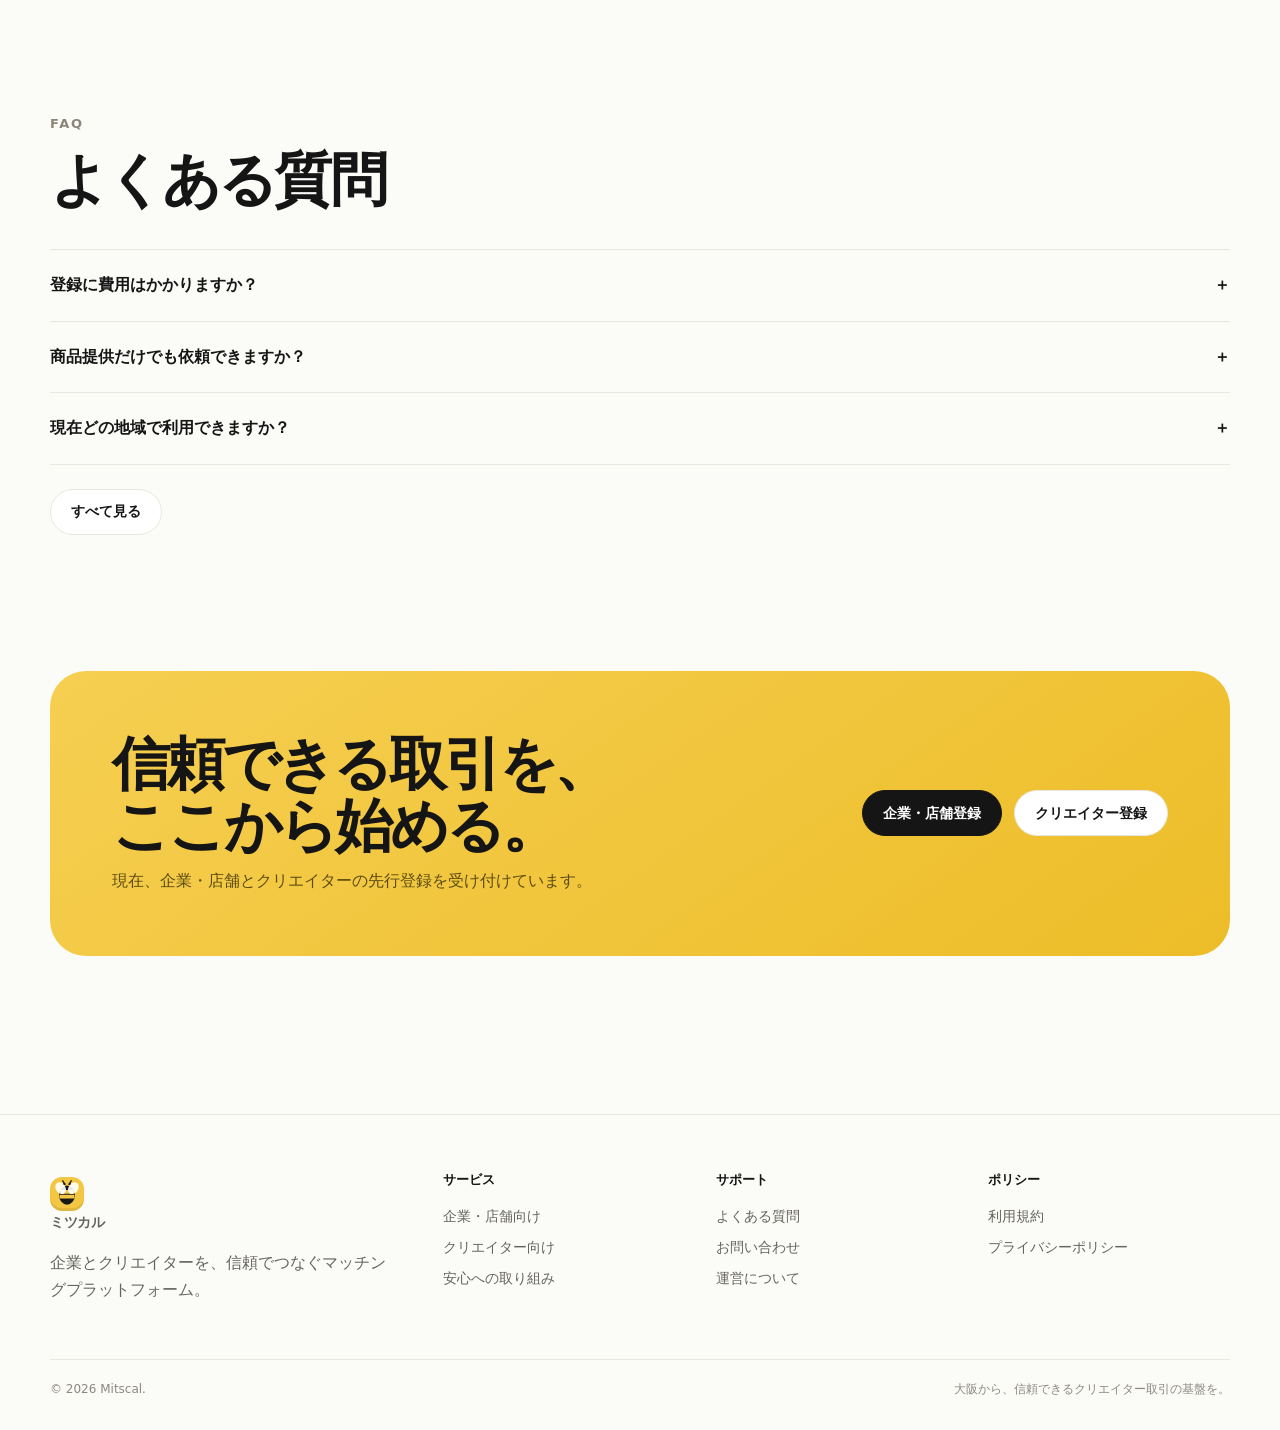
==== commit 1e2e1c9a: "Update index.html" ====
--- a/index.html
+++ b/index.html
@@ -1,8 +1,483 @@
 <!DOCTYPE html>
-<html lang="ja"><head><meta charset="utf-8"/><meta content="width=device-width,initial-scale=1" name="viewport"/><title>インフルエンサーPR・案件マッチング｜ミツカル</title><link rel="canonical" href="https://www.mitscal.jp/"><meta content="店舗・企業とインフルエンサーをつなぐPRマッチングサービス、ミツカル。大阪を中心に、店舗は無料でPR案件を掲載でき、クリエイターは自分に合う案件へ応募できます。" name="description"/><link href="assets/styles.css" rel="stylesheet"/><link href="assets/bee.svg" rel="icon"/><script type="application/ld+json">{"@context":"https://schema.org","@type":"Organization","name":"ミツカル","url":"https://www.mitscal.jp/","description":"店舗・企業とインフルエンサーをつなぐPRマッチングサービス"}</script></head><body><header class="header"><div class="container nav"><a class="brand" href="index.html"><span class="brand-mark"><img alt="" src="assets/bee.svg"/></span><span>ミツカル</span></a><nav class="nav-links"><a href="business.html">企業・店舗向け</a><a href="creator.html">クリエイター向け</a><a href="safety.html">安心への取り組み</a><a href="faq.html">よくある質問</a><a href="about.html">運営について</a></nav><div class="nav-actions"><a class="btn" href="contact.html">お問い合わせ</a><a class="btn btn-primary" href="https://docs.google.com/forms/d/e/1FAIpQLSd9fEor6Rpa2roGhLpYnTwO4DdrOsl6pdJsovyLWQH2B-IJPA/viewform?usp=header" rel="noopener noreferrer" target="_blank">先行登録</a></div></div></header><main><section class="hero"><div class="container hero-grid"><div><span class="eyebrow"><span class="eyebrow-dot"></span>大阪から先行スタート</span><h1>安心して、<br/>クリエイターへ<br/>依頼できる。</h1><p class="lead">ミツカルは、大阪を中心に店舗・企業とインフルエンサーをつなぐPRマッチングサービスです。店舗・企業はPR案件を掲載し、クリエイターは自分に合う案件へ応募できます。</p><div class="hero-actions"><a class="btn btn-primary" href="business.html">企業・店舗の方へ</a><a class="btn" href="creator.html">クリエイターの方へ</a></div><p class="hero-note">現在は先行登録期間です。登録料・掲載料・月額費用・固定費はかかりません。</p></div><div class="visual-card"><div style="display:flex;justify-content:space-between;align-items:center"><span style="font-weight:800">Mitscal Trust Layer</span><span style="font-size:12px;color:rgba(255,255,255,.55)">開発構想</span></div><div class="visual-grid"><div class="glass big"><div><h3>信頼が見えるプロフィール</h3><p>実績・評価・対応履歴を、依頼前の判断材料に。</p></div><div class="metric">01</div></div><div class="glass"><h3>案件管理</h3><p>依頼から完了までを分かりやすく。</p></div><div class="glass"><h3>安心サポート</h3><p>トラブル時も運営が確認・対応。</p></div></div></div></div></section>
-<section class="section-sm"><div class="container"><div class="section-kicker">What is Mitscal</div><h2 class="section-title">案件を掲載するだけではなく、<br/>安心して仕事が進む基盤を。</h2><p class="section-copy">低単価の商品提供案件から実績を積み重ね、将来はYouTubeや企業プロモーションなど、より大きな依頼も安心して任せられる場所を目指します。</p><div class="grid-3"><article class="card"><div class="card-icon">01</div><h3>依頼前に判断できる</h3><p>将来はプロフィール・過去実績・評価を確認し、相性を見極めてから依頼できる仕組みを整えます。</p></article><article class="card"><div class="card-icon">02</div><h3>条件が明確になる</h3><p>提供内容、投稿条件、期限などを案件ごとに整理し、認識違いを減らします。</p></article><article class="card"><div class="card-icon">03</div><h3>実績が積み上がる</h3><p>取引履歴と評価が次の依頼・案件につながる、信用の蓄積を目指します。</p></article></div></div></section>
-<section class="section"><div class="container"><div class="section-kicker">How it works</div><h2 class="section-title">シンプルな流れで、<br/>依頼から完了まで。</h2><div class="process"><div class="step"><div class="step-num">STEP 01</div><h3>登録</h3><p>企業・店舗、クリエイターそれぞれの情報を登録。</p></div><div class="step"><div class="step-num">STEP 02</div><h3>案件を作成</h3><p>提供内容や報酬、希望する投稿条件を設定。</p></div><div class="step"><div class="step-num">STEP 03</div><h3>マッチング</h3><p>応募者のプロフィールを確認して依頼相手を決定。</p></div><div class="step"><div class="step-num">STEP 04</div><h3>完了・評価</h3><p>投稿確認後に完了。双方の評価が次の信用に。</p></div></div></div></section>
-<section class="section-sm"><div class="container"><div class="split"><article class="panel"><div><div class="section-kicker" style="color:#a7a39a">For Business</div><h3>企業・店舗の方へ</h3><p style="color:rgba(255,255,255,.68)">商品提供から報酬ありのPRまで、目的に合わせて依頼できます。</p></div><a class="btn btn-accent" href="business.html">詳しく見る</a></article><article class="panel light"><div><div class="section-kicker">For Creators</div><h3>クリエイターの方へ</h3><p>自分に合う案件に応募し、実績と評価を積み上げられます。</p></div><a class="btn btn-primary" href="creator.html">詳しく見る</a></article></div></div></section>
-<section class="section"><div class="container"><div class="safety"><div><div class="section-kicker" style="color:#aaa59b">Safety</div><h2 class="section-title">安心は、<br/>機能ではなく基盤。</h2><p>本人確認、評価、通報、ガイドラインなどを段階的に整備し、依頼する側・受ける側の双方が安心できる環境をつくります。</p><a class="btn btn-accent" href="safety.html">取り組みを見る</a></div><div class="safety-list"><div class="safety-item"><strong>本人確認</strong><span>なりすましや不正利用を抑制</span></div><div class="safety-item"><strong>評価・実績</strong><span>取引前の判断材料を可視化</span></div><div class="safety-item"><strong>通報・確認</strong><span>問題のある利用を運営が確認</span></div><div class="safety-item"><strong>取引ガイド</strong><span>条件や期限の認識違いを予防</span></div></div></div></div></section>
-<section class="section-sm"><div class="container"><div class="section-kicker">FAQ</div><h2 class="section-title">よくある質問</h2><div class="faq"><details><summary>登録に費用はかかりますか？<span>＋</span></summary><p>先行登録時点では、企業・店舗、クリエイターともに登録料・月額費用はかかりません。</p></details><details><summary>商品提供だけでも依頼できますか？<span>＋</span></summary><p>可能です。飲食店などの初期案件では、商品・サービス提供のみの案件を中心に想定しています。</p></details><details><summary>現在どの地域で利用できますか？<span>＋</span></summary><p>現在は大阪エリアを中心に先行展開し、運用体制を整えながら対象地域を拡大する予定です。</p></details></div><div style="margin-top:24px"><a class="btn" href="faq.html">すべて見る</a></div></div></section>
-<section class="section-sm"><div class="container"><div class="cta"><div><h2>信頼できる取引を、<br/>ここから始める。</h2><p>現在、企業・店舗とクリエイターの先行登録を受け付けています。</p></div><div class="hero-actions"><a class="btn btn-primary" href="https://docs.google.com/forms/d/e/1FAIpQLSd9fEor6Rpa2roGhLpYnTwO4DdrOsl6pdJsovyLWQH2B-IJPA/viewform?usp=header" rel="noopener noreferrer" target="_blank">企業・店舗登録</a><a class="btn" href="https://docs.google.com/forms/d/e/1FAIpQLSeLlaDevNFRtnfZuoD50xiHE8_TxGMW-N-nRRHMCuosI9wD6Q/viewform" rel="noopener noreferrer" target="_blank">クリエイター登録</a></div></div></div></section></main><footer class="footer"><div class="container"><div class="footer-grid"><div><a class="brand" href="index.html"><span class="brand-mark"><img alt="" src="assets/bee.svg"/></span><span>ミツカル</span></a><p style="color:var(--muted);max-width:350px">企業とクリエイターを、信頼でつなぐマッチングプラットフォーム。</p></div><div><h4>サービス</h4><a href="business.html">企業・店舗向け</a><a href="creator.html">クリエイター向け</a><a href="safety.html">安心への取り組み</a></div><div><h4>サポート</h4><a href="faq.html">よくある質問</a><a href="contact.html">お問い合わせ</a><a href="about.html">運営について</a></div><div><h4>ポリシー</h4><a href="terms.html">利用規約</a><a href="privacy.html">プライバシーポリシー</a></div></div><div class="copyright"><span>© <span data-year=""></span> Mitscal.</span><span>大阪から、信頼できるクリエイター取引の基盤を。</span></div></div></footer><script src="assets/app.js"></script></body></html>
+<html lang="ja">
+<head>
+<meta charset="utf-8"/>
+<meta content="width=device-width,initial-scale=1" name="viewport"/>
+
+<title>インフルエンサーPR・案件マッチング｜ミツカル</title>
+
+<link rel="canonical" href="https://www.mitscal.jp/">
+
+<meta content="店舗・企業とインフルエンサーをつなぐPRマッチングサービス、ミツカル。大阪を中心に、店舗は無料でPR案件を掲載でき、クリエイターは自分に合う案件へ応募できます。" name="description"/>
+
+<meta property="og:site_name" content="ミツカル">
+
+<link href="assets/styles.css" rel="stylesheet"/>
+<link href="assets/bee.svg" rel="icon"/>
+
+<script type="application/ld+json">
+{
+  "@context": "https://schema.org",
+  "@type": "Organization",
+  "name": "ミツカル",
+  "url": "https://www.mitscal.jp/",
+  "description": "店舗・企業とインフルエンサーをつなぐPRマッチングサービス"
+}
+</script>
+
+<script type="application/ld+json">
+{
+  "@context": "https://schema.org",
+  "@type": "WebSite",
+  "url": "https://www.mitscal.jp/",
+  "name": "ミツカル",
+  "alternateName": "Mitscal"
+}
+</script>
+
+</head>
+
+<body>
+
+<header class="header">
+<div class="container nav">
+
+<a class="brand" href="index.html">
+<span class="brand-mark"><img alt="" src="assets/bee.svg"/></span>
+<span>ミツカル</span>
+</a>
+
+<nav class="nav-links">
+<a href="business.html">企業・店舗向け</a>
+<a href="creator.html">クリエイター向け</a>
+<a href="safety.html">安心への取り組み</a>
+<a href="faq.html">よくある質問</a>
+<a href="about.html">運営について</a>
+</nav>
+
+<div class="nav-actions">
+<a class="btn" href="contact.html">お問い合わせ</a>
+<a class="btn btn-primary" href="https://docs.google.com/forms/d/e/1FAIpQLSd9fEor6Rpa2roGhLpYnTwO4DdrOsl6pdJsovyLWQH2B-IJPA/viewform?usp=header" rel="noopener noreferrer" target="_blank">先行登録</a>
+</div>
+
+</div>
+</header>
+
+<main>
+
+<section class="hero">
+<div class="container hero-grid">
+
+<div>
+
+<span class="eyebrow">
+<span class="eyebrow-dot"></span>
+大阪から先行スタート
+</span>
+
+<h1>
+安心して、<br/>
+クリエイターへ<br/>
+依頼できる。
+</h1>
+
+<p class="lead">
+ミツカルは、大阪を中心に店舗・企業とインフルエンサーをつなぐPRマッチングサービスです。
+店舗・企業はPR案件を掲載し、クリエイターは自分に合う案件へ応募できます。
+</p>
+
+<div class="hero-actions">
+<a class="btn btn-primary" href="business.html">企業・店舗の方へ</a>
+<a class="btn" href="creator.html">クリエイターの方へ</a>
+</div>
+
+<p class="hero-note">
+現在は先行登録期間です。登録料・掲載料・月額費用・固定費はかかりません。
+</p>
+
+</div>
+
+<div class="visual-card">
+
+<div style="display:flex;justify-content:space-between;align-items:center">
+<span style="font-weight:800">Mitscal Trust Layer</span>
+<span style="font-size:12px;color:rgba(255,255,255,.55)">開発構想</span>
+</div>
+
+<div class="visual-grid">
+
+<div class="glass big">
+<div>
+<h3>信頼が見えるプロフィール</h3>
+<p>実績・評価・対応履歴を、依頼前の判断材料に。</p>
+</div>
+<div class="metric">01</div>
+</div>
+
+<div class="glass">
+<h3>案件管理</h3>
+<p>依頼から完了までを分かりやすく。</p>
+</div>
+
+<div class="glass">
+<h3>安心サポート</h3>
+<p>トラブル時も運営が確認・対応。</p>
+</div>
+
+</div>
+</div>
+
+</div>
+</section>
+
+<section class="section-sm">
+<div class="container">
+
+<div class="section-kicker">What is Mitscal</div>
+
+<h2 class="section-title">
+案件を掲載するだけではなく、<br/>
+安心して仕事が進む基盤を。
+</h2>
+
+<p class="section-copy">
+低単価の商品提供案件から実績を積み重ね、将来はYouTubeや企業プロモーションなど、
+より大きな依頼も安心して任せられる場所を目指します。
+</p>
+
+<div class="grid-3">
+
+<article class="card">
+<div class="card-icon">01</div>
+<h3>依頼前に判断できる</h3>
+<p>
+将来はプロフィール・過去実績・評価を確認し、
+相性を見極めてから依頼できる仕組みを整えます。
+</p>
+</article>
+
+<article class="card">
+<div class="card-icon">02</div>
+<h3>条件が明確になる</h3>
+<p>
+提供内容、投稿条件、期限などを案件ごとに整理し、
+認識違いを減らします。
+</p>
+</article>
+
+<article class="card">
+<div class="card-icon">03</div>
+<h3>実績が積み上がる</h3>
+<p>
+取引履歴と評価が次の依頼・案件につながる、
+信用の蓄積を目指します。
+</p>
+</article>
+
+</div>
+</div>
+</section>
+
+<section class="section">
+<div class="container">
+
+<div class="section-kicker">How it works</div>
+
+<h2 class="section-title">
+シンプルな流れで、<br/>
+依頼から完了まで。
+</h2>
+
+<div class="process">
+
+<div class="step">
+<div class="step-num">STEP 01</div>
+<h3>登録</h3>
+<p>企業・店舗、クリエイターそれぞれの情報を登録。</p>
+</div>
+
+<div class="step">
+<div class="step-num">STEP 02</div>
+<h3>案件を作成</h3>
+<p>提供内容や報酬、希望する投稿条件を設定。</p>
+</div>
+
+<div class="step">
+<div class="step-num">STEP 03</div>
+<h3>マッチング</h3>
+<p>応募者のプロフィールを確認して依頼相手を決定。</p>
+</div>
+
+<div class="step">
+<div class="step-num">STEP 04</div>
+<h3>完了・評価</h3>
+<p>投稿確認後に完了。双方の評価が次の信用に。</p>
+</div>
+
+</div>
+</div>
+</section>
+
+<section class="section-sm">
+<div class="container">
+
+<div class="split">
+
+<article class="panel">
+
+<div>
+<div class="section-kicker" style="color:#a7a39a">
+For Business
+</div>
+
+<h3>企業・店舗の方へ</h3>
+
+<p style="color:rgba(255,255,255,.68)">
+商品提供から報酬ありのPRまで、
+目的に合わせて依頼できます。
+</p>
+</div>
+
+<a class="btn btn-accent" href="business.html">
+詳しく見る
+</a>
+
+</article>
+
+<article class="panel light">
+
+<div>
+<div class="section-kicker">
+For Creators
+</div>
+
+<h3>クリエイターの方へ</h3>
+
+<p>
+自分に合う案件に応募し、
+実績と評価を積み上げられます。
+</p>
+</div>
+
+<a class="btn btn-primary" href="creator.html">
+詳しく見る
+</a>
+
+</article>
+
+</div>
+</div>
+</section>
+
+<section class="section">
+<div class="container">
+
+<div class="safety">
+
+<div>
+
+<div class="section-kicker" style="color:#aaa59b">
+Safety
+</div>
+
+<h2 class="section-title">
+安心は、<br/>
+機能ではなく基盤。
+</h2>
+
+<p>
+本人確認、評価、通報、ガイドラインなどを段階的に整備し、
+依頼する側・受ける側の双方が安心できる環境をつくります。
+</p>
+
+<a class="btn btn-accent" href="safety.html">
+取り組みを見る
+</a>
+
+</div>
+
+<div class="safety-list">
+
+<div class="safety-item">
+<strong>本人確認</strong>
+<span>なりすましや不正利用を抑制</span>
+</div>
+
+<div class="safety-item">
+<strong>評価・実績</strong>
+<span>取引前の判断材料を可視化</span>
+</div>
+
+<div class="safety-item">
+<strong>通報・確認</strong>
+<span>問題のある利用を運営が確認</span>
+</div>
+
+<div class="safety-item">
+<strong>取引ガイド</strong>
+<span>条件や期限の認識違いを予防</span>
+</div>
+
+</div>
+
+</div>
+</div>
+</section>
+
+<section class="section-sm">
+<div class="container">
+
+<div class="section-kicker">FAQ</div>
+
+<h2 class="section-title">
+よくある質問
+</h2>
+
+<div class="faq">
+
+<details>
+<summary>
+登録に費用はかかりますか？
+<span>＋</span>
+</summary>
+
+<p>
+先行登録時点では、企業・店舗、クリエイターともに登録料・月額費用はかかりません。
+</p>
+</details>
+
+<details>
+<summary>
+商品提供だけでも依頼できますか？
+<span>＋</span>
+</summary>
+
+<p>
+可能です。飲食店などの初期案件では、
+商品・サービス提供のみの案件を中心に想定しています。
+</p>
+</details>
+
+<details>
+<summary>
+現在どの地域で利用できますか？
+<span>＋</span>
+</summary>
+
+<p>
+現在は大阪エリアを中心に先行展開し、
+運用体制を整えながら対象地域を拡大する予定です。
+</p>
+</details>
+
+</div>
+
+<div style="margin-top:24px">
+<a class="btn" href="faq.html">
+すべて見る
+</a>
+</div>
+
+</div>
+</section>
+
+<section class="section-sm">
+<div class="container">
+
+<div class="cta">
+
+<div>
+
+<h2>
+信頼できる取引を、<br/>
+ここから始める。
+</h2>
+
+<p>
+現在、企業・店舗とクリエイターの先行登録を受け付けています。
+</p>
+
+</div>
+
+<div class="hero-actions">
+
+<a class="btn btn-primary" href="https://docs.google.com/forms/d/e/1FAIpQLSd9fEor6Rpa2roGhLpYnTwO4DdrOsl6pdJsovyLWQH2B-IJPA/viewform?usp=header" rel="noopener noreferrer" target="_blank">
+企業・店舗登録
+</a>
+
+<a class="btn" href="https://docs.google.com/forms/d/e/1FAIpQLSeLlaDevNFRtnfZuoD50xiHE8_TxGMW-N-nRRHMCuosI9wD6Q/viewform" rel="noopener noreferrer" target="_blank">
+クリエイター登録
+</a>
+
+</div>
+
+</div>
+</div>
+</section>
+
+</main>
+
+<footer class="footer">
+<div class="container">
+
+<div class="footer-grid">
+
+<div>
+
+<a class="brand" href="index.html">
+
+<span class="brand-mark">
+<img alt="" src="assets/bee.svg"/>
+</span>
+
+<span>ミツカル</span>
+
+</a>
+
+<p style="color:var(--muted);max-width:350px">
+企業とクリエイターを、信頼でつなぐマッチングプラットフォーム。
+</p>
+
+</div>
+
+<div>
+<h4>サービス</h4>
+<a href="business.html">企業・店舗向け</a>
+<a href="creator.html">クリエイター向け</a>
+<a href="safety.html">安心への取り組み</a>
+</div>
+
+<div>
+<h4>サポート</h4>
+<a href="faq.html">よくある質問</a>
+<a href="contact.html">お問い合わせ</a>
+<a href="about.html">運営について</a>
+</div>
+
+<div>
+<h4>ポリシー</h4>
+<a href="terms.html">利用規約</a>
+<a href="privacy.html">プライバシーポリシー</a>
+</div>
+
+</div>
+
+<div class="copyright">
+
+<span>
+© <span data-year=""></span> Mitscal.
+</span>
+
+<span>
+大阪から、信頼できるクリエイター取引の基盤を。
+</span>
+
+</div>
+
+</div>
+</footer>
+
+<script src="assets/app.js"></script>
+
+</body>
+</html>
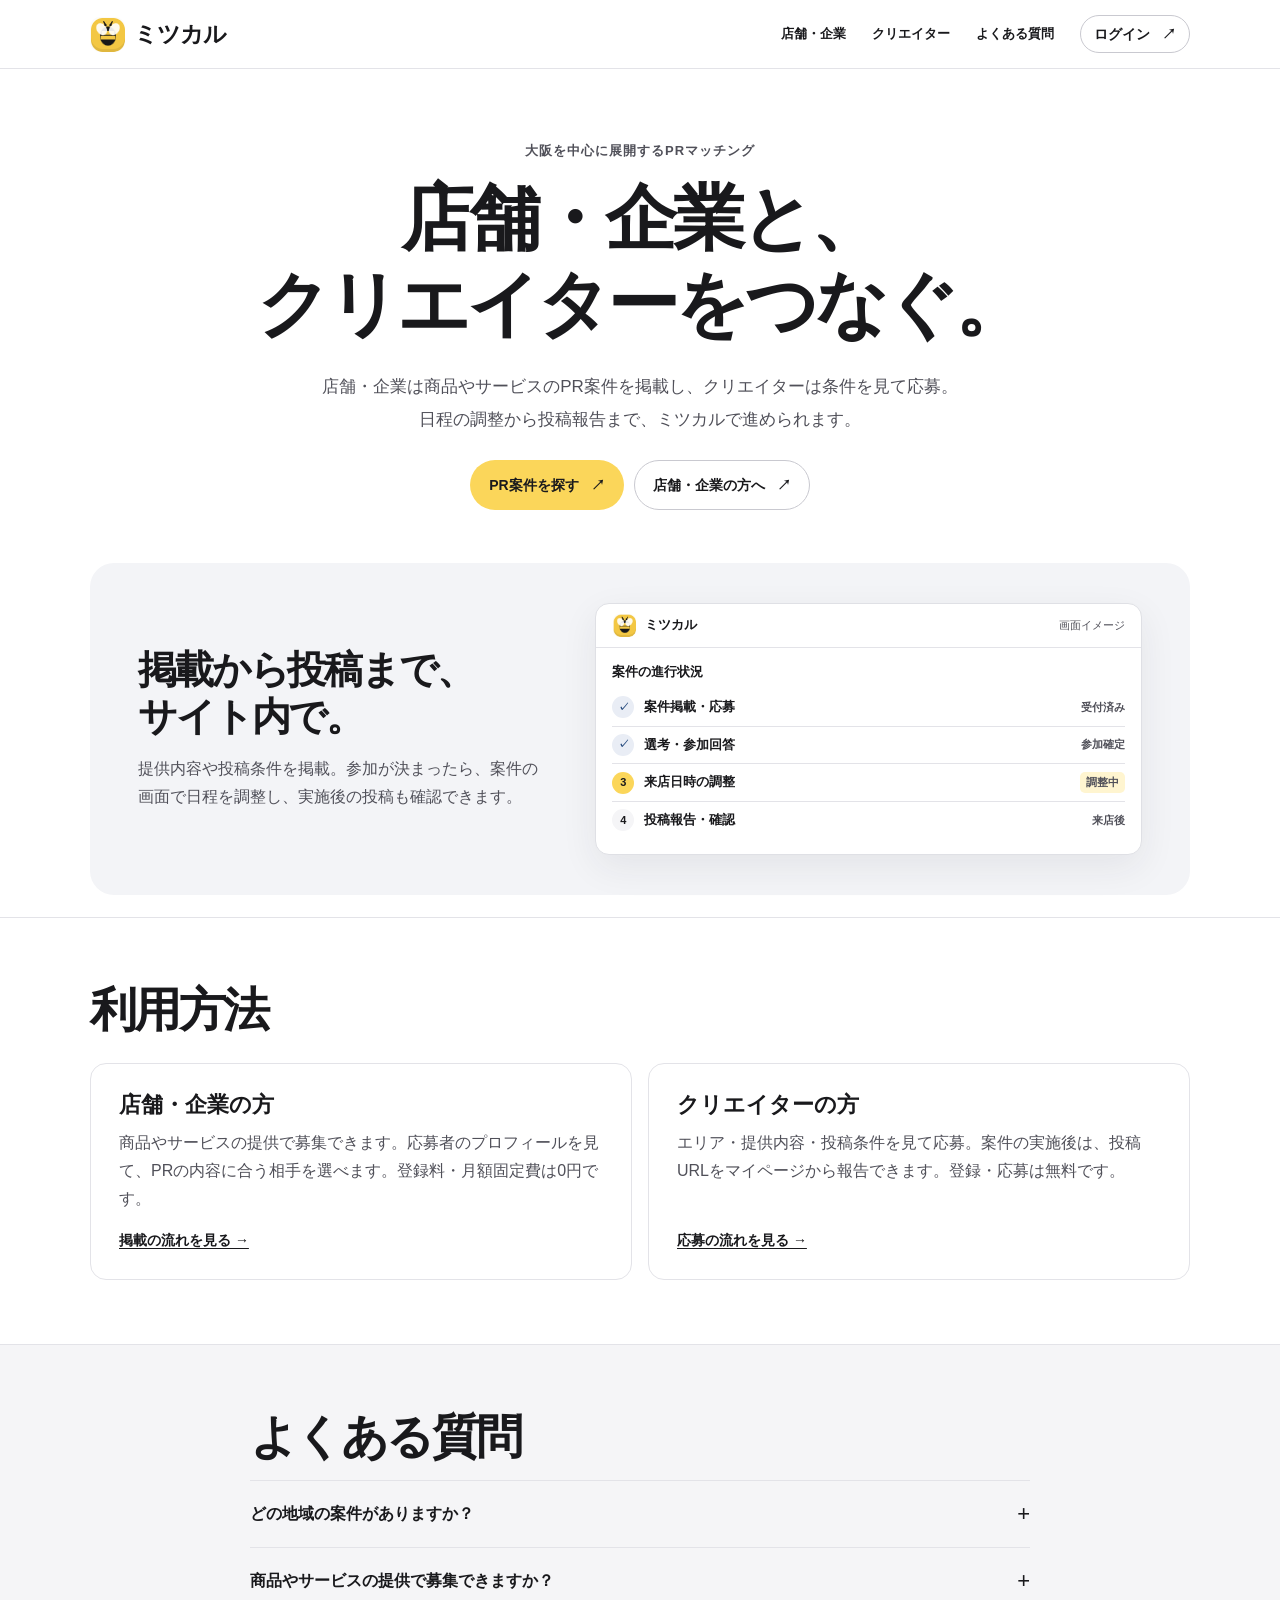
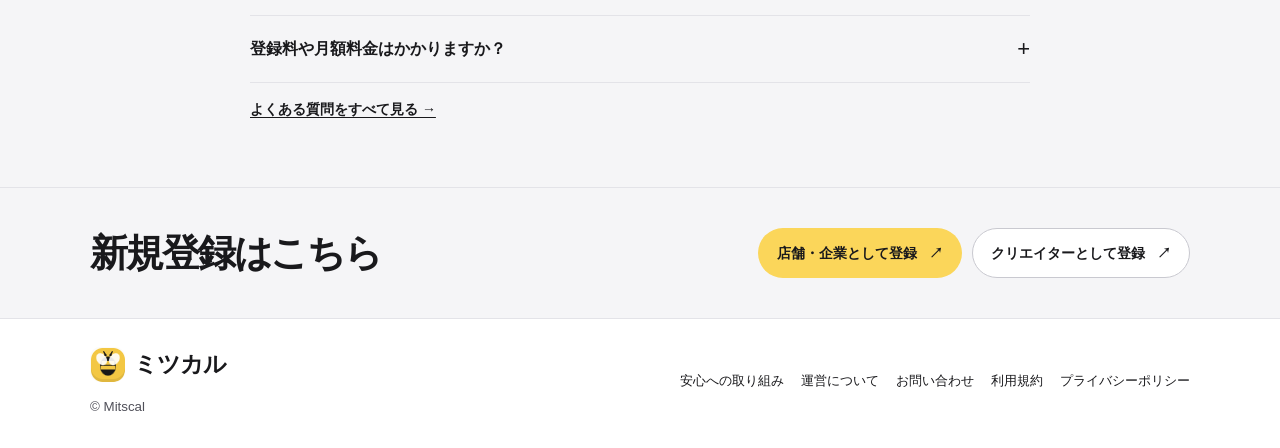
==== commit e82026b2: "Refresh Mitscal public website" ====
--- a/index.html
+++ b/index.html
@@ -1,483 +1,52 @@
-<!DOCTYPE html>
+<!doctype html>
 <html lang="ja">
 <head>
-<meta charset="utf-8"/>
-<meta content="width=device-width,initial-scale=1" name="viewport"/>
+<meta charset="utf-8"><meta name="viewport" content="width=device-width,initial-scale=1">
+<title>店舗・企業とクリエイターのPRマッチング｜ミツカル</title>
+<meta name="description" content="大阪を中心に、店舗・企業とクリエイターをつなぐミツカル。商品・サービスのPR案件の掲載から応募、日程調整、投稿報告までサイト内で進められます。">
+<link rel="canonical" href="https://www.mitscal.jp/">
+<meta property="og:title" content="店舗・企業とクリエイターのPRマッチング｜ミツカル"><meta property="og:description" content="大阪を中心に、店舗・企業とクリエイターをつなぐミツカル。商品・サービスのPR案件の掲載から応募、日程調整、投稿報告までサイト内で進められます。"><meta property="og:type" content="website"><meta property="og:url" content="https://www.mitscal.jp/">
+<link rel="stylesheet" href="./assets/mitscal.css">
+</head>
+<body>
+<a class="skip" href="#main">本文へ移動</a>
+<header class="site-header"><div class="head wrap">
+<a class="brand" href="./index.html"><span class="bee" aria-hidden="true"></span>ミツカル</a>
+<nav class="nav" aria-label="メインメニュー"><a href="./business.html">店舗・企業</a><a href="./creator.html">クリエイター</a><a href="./faq.html">よくある質問</a><a class="button alt" href="https://mitscal.jp/login">ログイン <span aria-hidden="true">↗</span></a></nav>
+</div></header>
+<main id="main">
 
-<title>インフルエンサーPR・案件マッチング｜ミツカル</title>
-
-<link rel="canonical" href="https://www.mitscal.jp/">
-
-<meta content="店舗・企業とインフルエンサーをつなぐPRマッチングサービス、ミツカル。大阪を中心に、店舗は無料でPR案件を掲載でき、クリエイターは自分に合う案件へ応募できます。" name="description"/>
-
-<meta property="og:site_name" content="ミツカル">
-
-<link href="assets/styles.css" rel="stylesheet"/>
-<link href="assets/bee.svg" rel="icon"/>
-
-<script type="application/ld+json">
-{
-  "@context": "https://schema.org",
-  "@type": "Organization",
-  "name": "ミツカル",
-  "url": "https://www.mitscal.jp/",
-  "description": "店舗・企業とインフルエンサーをつなぐPRマッチングサービス"
-}
-</script>
-
-<script type="application/ld+json">
-{
-  "@context": "https://schema.org",
-  "@type": "WebSite",
-  "url": "https://www.mitscal.jp/",
-  "name": "ミツカル",
-  "alternateName": "Mitscal"
-}
-</script>
-
-</head>
-
-<body>
-
-<header class="header">
-<div class="container nav">
-
-<a class="brand" href="index.html">
-<span class="brand-mark"><img alt="" src="assets/bee.svg"/></span>
-<span>ミツカル</span>
-</a>
-
-<nav class="nav-links">
-<a href="business.html">企業・店舗向け</a>
-<a href="creator.html">クリエイター向け</a>
-<a href="safety.html">安心への取り組み</a>
-<a href="faq.html">よくある質問</a>
-<a href="about.html">運営について</a>
-</nav>
-
-<div class="nav-actions">
-<a class="btn" href="contact.html">お問い合わせ</a>
-<a class="btn btn-primary" href="https://docs.google.com/forms/d/e/1FAIpQLSd9fEor6Rpa2roGhLpYnTwO4DdrOsl6pdJsovyLWQH2B-IJPA/viewform?usp=header" rel="noopener noreferrer" target="_blank">先行登録</a>
+<section class="hero"><div class="wrap hero-inner">
+<p class="eyebrow">大阪を中心に展開するPRマッチング</p>
+<h1>店舗・企業と、<br>クリエイターをつなぐ。</h1>
+<p class="lead">店舗・企業は商品やサービスのPR案件を掲載し、クリエイターは条件を見て応募。<br class="desktop-break">日程の調整から投稿報告まで、ミツカルで進められます。</p>
+<div class="actions"><a class="button " href="https://mitscal.jp/projects">PR案件を探す <span aria-hidden="true">↗</span></a><a class="button alt" href="./business.html">店舗・企業の方へ <span aria-hidden="true">↗</span></a></div>
+</div></section>
+<section class="feature" aria-labelledby="feature-title"><div class="wrap feature-grid">
+<div class="feature-copy">
+<h2 id="feature-title">掲載から投稿まで、<br>サイト内で。</h2>
+<p>提供内容や投稿条件を掲載。参加が決まったら、案件の画面で日程を調整し、実施後の投稿も確認できます。</p>
 </div>
-
-</div>
-</header>
-
-<main>
-
-<section class="hero">
-<div class="container hero-grid">
-
-<div>
-
-<span class="eyebrow">
-<span class="eyebrow-dot"></span>
-大阪から先行スタート
-</span>
-
-<h1>
-安心して、<br/>
-クリエイターへ<br/>
-依頼できる。
-</h1>
-
-<p class="lead">
-ミツカルは、大阪を中心に店舗・企業とインフルエンサーをつなぐPRマッチングサービスです。
-店舗・企業はPR案件を掲載し、クリエイターは自分に合う案件へ応募できます。
-</p>
-
-<div class="hero-actions">
-<a class="btn btn-primary" href="business.html">企業・店舗の方へ</a>
-<a class="btn" href="creator.html">クリエイターの方へ</a>
-</div>
-
-<p class="hero-note">
-現在は先行登録期間です。登録料・掲載料・月額費用・固定費はかかりません。
-</p>
-
-</div>
-
-<div class="visual-card">
-
-<div style="display:flex;justify-content:space-between;align-items:center">
-<span style="font-weight:800">Mitscal Trust Layer</span>
-<span style="font-size:12px;color:rgba(255,255,255,.55)">開発構想</span>
-</div>
-
-<div class="visual-grid">
-
-<div class="glass big">
-<div>
-<h3>信頼が見えるプロフィール</h3>
-<p>実績・評価・対応履歴を、依頼前の判断材料に。</p>
-</div>
-<div class="metric">01</div>
-</div>
-
-<div class="glass">
-<h3>案件管理</h3>
-<p>依頼から完了までを分かりやすく。</p>
-</div>
-
-<div class="glass">
-<h3>安心サポート</h3>
-<p>トラブル時も運営が確認・対応。</p>
-</div>
-
-</div>
-</div>
-
-</div>
-</section>
-
-<section class="section-sm">
-<div class="container">
-
-<div class="section-kicker">What is Mitscal</div>
-
-<h2 class="section-title">
-案件を掲載するだけではなく、<br/>
-安心して仕事が進む基盤を。
-</h2>
-
-<p class="section-copy">
-低単価の商品提供案件から実績を積み重ね、将来はYouTubeや企業プロモーションなど、
-より大きな依頼も安心して任せられる場所を目指します。
-</p>
-
-<div class="grid-3">
-
-<article class="card">
-<div class="card-icon">01</div>
-<h3>依頼前に判断できる</h3>
-<p>
-将来はプロフィール・過去実績・評価を確認し、
-相性を見極めてから依頼できる仕組みを整えます。
-</p>
-</article>
-
-<article class="card">
-<div class="card-icon">02</div>
-<h3>条件が明確になる</h3>
-<p>
-提供内容、投稿条件、期限などを案件ごとに整理し、
-認識違いを減らします。
-</p>
-</article>
-
-<article class="card">
-<div class="card-icon">03</div>
-<h3>実績が積み上がる</h3>
-<p>
-取引履歴と評価が次の依頼・案件につながる、
-信用の蓄積を目指します。
-</p>
-</article>
-
-</div>
-</div>
-</section>
-
-<section class="section">
-<div class="container">
-
-<div class="section-kicker">How it works</div>
-
-<h2 class="section-title">
-シンプルな流れで、<br/>
-依頼から完了まで。
-</h2>
-
-<div class="process">
-
-<div class="step">
-<div class="step-num">STEP 01</div>
-<h3>登録</h3>
-<p>企業・店舗、クリエイターそれぞれの情報を登録。</p>
-</div>
-
-<div class="step">
-<div class="step-num">STEP 02</div>
-<h3>案件を作成</h3>
-<p>提供内容や報酬、希望する投稿条件を設定。</p>
-</div>
-
-<div class="step">
-<div class="step-num">STEP 03</div>
-<h3>マッチング</h3>
-<p>応募者のプロフィールを確認して依頼相手を決定。</p>
-</div>
-
-<div class="step">
-<div class="step-num">STEP 04</div>
-<h3>完了・評価</h3>
-<p>投稿確認後に完了。双方の評価が次の信用に。</p>
-</div>
-
-</div>
-</div>
-</section>
-
-<section class="section-sm">
-<div class="container">
-
-<div class="split">
-
-<article class="panel">
-
-<div>
-<div class="section-kicker" style="color:#a7a39a">
-For Business
-</div>
-
-<h3>企業・店舗の方へ</h3>
-
-<p style="color:rgba(255,255,255,.68)">
-商品提供から報酬ありのPRまで、
-目的に合わせて依頼できます。
-</p>
-</div>
-
-<a class="btn btn-accent" href="business.html">
-詳しく見る
-</a>
-
-</article>
-
-<article class="panel light">
-
-<div>
-<div class="section-kicker">
-For Creators
-</div>
-
-<h3>クリエイターの方へ</h3>
-
-<p>
-自分に合う案件に応募し、
-実績と評価を積み上げられます。
-</p>
-</div>
-
-<a class="btn btn-primary" href="creator.html">
-詳しく見る
-</a>
-
-</article>
-
-</div>
-</div>
-</section>
-
-<section class="section">
-<div class="container">
-
-<div class="safety">
-
-<div>
-
-<div class="section-kicker" style="color:#aaa59b">
-Safety
-</div>
-
-<h2 class="section-title">
-安心は、<br/>
-機能ではなく基盤。
-</h2>
-
-<p>
-本人確認、評価、通報、ガイドラインなどを段階的に整備し、
-依頼する側・受ける側の双方が安心できる環境をつくります。
-</p>
-
-<a class="btn btn-accent" href="safety.html">
-取り組みを見る
-</a>
-
-</div>
-
-<div class="safety-list">
-
-<div class="safety-item">
-<strong>本人確認</strong>
-<span>なりすましや不正利用を抑制</span>
-</div>
-
-<div class="safety-item">
-<strong>評価・実績</strong>
-<span>取引前の判断材料を可視化</span>
-</div>
-
-<div class="safety-item">
-<strong>通報・確認</strong>
-<span>問題のある利用を運営が確認</span>
-</div>
-
-<div class="safety-item">
-<strong>取引ガイド</strong>
-<span>条件や期限の認識違いを予防</span>
-</div>
-
-</div>
-
-</div>
-</div>
-</section>
-
-<section class="section-sm">
-<div class="container">
-
-<div class="section-kicker">FAQ</div>
-
-<h2 class="section-title">
-よくある質問
-</h2>
-
-<div class="faq">
-
-<details>
-<summary>
-登録に費用はかかりますか？
-<span>＋</span>
-</summary>
-
-<p>
-先行登録時点では、企業・店舗、クリエイターともに登録料・月額費用はかかりません。
-</p>
-</details>
-
-<details>
-<summary>
-商品提供だけでも依頼できますか？
-<span>＋</span>
-</summary>
-
-<p>
-可能です。飲食店などの初期案件では、
-商品・サービス提供のみの案件を中心に想定しています。
-</p>
-</details>
-
-<details>
-<summary>
-現在どの地域で利用できますか？
-<span>＋</span>
-</summary>
-
-<p>
-現在は大阪エリアを中心に先行展開し、
-運用体制を整えながら対象地域を拡大する予定です。
-</p>
-</details>
-
-</div>
-
-<div style="margin-top:24px">
-<a class="btn" href="faq.html">
-すべて見る
-</a>
-</div>
-
-</div>
-</section>
-
-<section class="section-sm">
-<div class="container">
-
-<div class="cta">
-
-<div>
-
-<h2>
-信頼できる取引を、<br/>
-ここから始める。
-</h2>
-
-<p>
-現在、企業・店舗とクリエイターの先行登録を受け付けています。
-</p>
-
-</div>
-
-<div class="hero-actions">
-
-<a class="btn btn-primary" href="https://docs.google.com/forms/d/e/1FAIpQLSd9fEor6Rpa2roGhLpYnTwO4DdrOsl6pdJsovyLWQH2B-IJPA/viewform?usp=header" rel="noopener noreferrer" target="_blank">
-企業・店舗登録
-</a>
-
-<a class="btn" href="https://docs.google.com/forms/d/e/1FAIpQLSeLlaDevNFRtnfZuoD50xiHE8_TxGMW-N-nRRHMCuosI9wD6Q/viewform" rel="noopener noreferrer" target="_blank">
-クリエイター登録
-</a>
-
-</div>
-
-</div>
-</div>
-</section>
+<div class="product-example" aria-label="案件進行画面のイメージ">
+<div class="product-bar"><span class="bee" aria-hidden="true"></span><strong>ミツカル</strong><span class="product-example-label">画面イメージ</span></div>
+<div class="product-body"><p class="product-title">案件の進行状況</p>
+<ol class="product-steps">
+<li><span class="product-mark done" aria-hidden="true">✓</span><span>案件掲載・応募</span><small>受付済み</small></li>
+<li><span class="product-mark done" aria-hidden="true">✓</span><span>選考・参加回答</span><small>参加確定</small></li>
+<li><span class="product-mark active" aria-hidden="true">3</span><span>来店日時の調整</span><small class="product-current">調整中</small></li>
+<li><span class="product-mark" aria-hidden="true">4</span><span>投稿報告・確認</span><small>来店後</small></li>
+</ol></div></div>
+</div></section>
+<section class="section"><div class="wrap"><h2 class="intro">利用方法</h2><div class="roles">
+<article class="panel"><h3>店舗・企業の方</h3><p>商品やサービスの提供で募集できます。応募者のプロフィールを見て、PRの内容に合う相手を選べます。登録料・月額固定費は0円です。</p><a class="underlink" href="./business.html">掲載の流れを見る →</a></article>
+<article class="panel creator"><h3>クリエイターの方</h3><p>エリア・提供内容・投稿条件を見て応募。案件の実施後は、投稿URLをマイページから報告できます。登録・応募は無料です。</p><a class="underlink" href="./creator.html">応募の流れを見る →</a></article>
+</div></div></section>
+<section class="section soft"><div class="wrap narrow"><h2>よくある質問</h2><div class="faq"><details><summary>どの地域の案件がありますか？</summary><p>大阪を中心に、店舗・企業のPR案件を取り扱っています。実施場所や募集条件は、案件ごとの詳細でご確認ください。</p></details><details><summary>商品やサービスの提供で募集できますか？</summary><p>はい。商品やサービスの提供を条件にしたPR案件を掲載できます。提供内容や希望の投稿形式を案件に記載できます。</p></details><details><summary>登録料や月額料金はかかりますか？</summary><p>店舗・企業の登録料と月額固定費は0円です。案件掲載と採用にはチケットを使用します。クリエイターの登録・応募は無料です。</p></details></div><a class="underlink" href="./faq.html">よくある質問をすべて見る →</a></div></section>
+<section class="cta"><div class="wrap"><h2>新規登録はこちら</h2><div class="actions"><a class="button gold" href="https://mitscal.jp/register/store">店舗・企業として登録 <span aria-hidden="true">↗</span></a><a class="button alt" href="https://mitscal.jp/register/creator">クリエイターとして登録 <span aria-hidden="true">↗</span></a></div></div></section>
 
 </main>
-
-<footer class="footer">
-<div class="container">
-
-<div class="footer-grid">
-
-<div>
-
-<a class="brand" href="index.html">
-
-<span class="brand-mark">
-<img alt="" src="assets/bee.svg"/>
-</span>
-
-<span>ミツカル</span>
-
-</a>
-
-<p style="color:var(--muted);max-width:350px">
-企業とクリエイターを、信頼でつなぐマッチングプラットフォーム。
-</p>
-
-</div>
-
-<div>
-<h4>サービス</h4>
-<a href="business.html">企業・店舗向け</a>
-<a href="creator.html">クリエイター向け</a>
-<a href="safety.html">安心への取り組み</a>
-</div>
-
-<div>
-<h4>サポート</h4>
-<a href="faq.html">よくある質問</a>
-<a href="contact.html">お問い合わせ</a>
-<a href="about.html">運営について</a>
-</div>
-
-<div>
-<h4>ポリシー</h4>
-<a href="terms.html">利用規約</a>
-<a href="privacy.html">プライバシーポリシー</a>
-</div>
-
-</div>
-
-<div class="copyright">
-
-<span>
-© <span data-year=""></span> Mitscal.
-</span>
-
-<span>
-大阪から、信頼できるクリエイター取引の基盤を。
-</span>
-
-</div>
-
-</div>
-</footer>
-
-<script src="assets/app.js"></script>
-
-</body>
-</html>
+<footer class="foot"><div class="wrap">
+<div><a class="brand" href="./index.html"><span class="bee" aria-hidden="true"></span>ミツカル</a><small>© Mitscal</small></div>
+<nav aria-label="フッター"><a href="./safety.html">安心への取り組み</a><a href="./about.html">運営について</a><a href="./contact.html">お問い合わせ</a><a href="https://www.mitscal.jp/terms.html">利用規約</a><a href="https://www.mitscal.jp/privacy.html">プライバシーポリシー</a></nav>
+</div></footer>
+</body></html>
--- a/assets/mitscal.css
+++ b/assets/mitscal.css
@@ -0,0 +1,115 @@
+:root {
+  color-scheme: light;
+  --paper: #fff; --soft: #f5f5f7; --ink: #19191c; --muted: #505059;
+  --rule: #e3e3e8; --brand: #fbd65a; --brand-hover: #ffdf75;
+  font-family: "Hiragino Kaku Gothic ProN", "Yu Gothic", Meiryo, sans-serif;
+  color: var(--ink); background: var(--paper);
+}
+*, *::before, *::after { box-sizing: border-box; }
+body { margin: 0; line-height: 1.75; }
+a { color: inherit; text-underline-offset: .22em; }
+a:focus-visible, summary:focus-visible { outline: 3px solid #2456a4; outline-offset: 4px; }
+.wrap { width: min(1100px, calc(100% - 64px)); margin-inline: auto; }
+.skip { position: absolute; left: 1rem; top: -5rem; z-index: 5; background: var(--paper); padding: .5rem 1rem; }
+.skip:focus { top: 1rem; }
+.site-header { border-bottom: 1px solid var(--rule); }
+.head { display: flex; align-items: center; justify-content: space-between; gap: 22px; min-height: 68px; }
+.brand { display: inline-flex; align-items: center; gap: 9px; font-weight: 900; font-size: 23px; letter-spacing: -.045em; text-decoration: none; white-space: nowrap; }
+.bee { display: inline-block; width: 35px; height: 35px; border-radius: 10px; background: var(--brand) url(brand.png) no-repeat -15px -2px; }
+.nav { display: flex; align-items: center; gap: 26px; font-size: 13px; font-weight: 700; }
+.nav a:not(.button), .foot a { text-decoration: none; }
+.nav a:hover, .foot a:hover { text-decoration: underline; }
+.nav .button { min-height: 38px; padding: 6px 13px; }
+h1, h2, h3, p { margin-top: 0; }
+h1, h2 { line-height: 1.2; letter-spacing: -.055em; }
+h1 { font-size: clamp(38px, 5.6vw, 76px); margin-bottom: 23px; font-weight: 900; }
+h2 { font-size: clamp(30px, 3.7vw, 51px); margin-bottom: 14px; }
+h3 { font-size: 22px; line-height: 1.35; margin-bottom: 10px; }
+p { margin-bottom: 15px; }
+.eyebrow { margin: 0 0 12px; font-size: 13px; font-weight: 800; color: var(--muted); letter-spacing: .08em; }
+.lead { color: var(--muted); font-size: clamp(15px, 1.45vw, 17px); line-height: 1.95; }
+.hero { padding: 71px 0 53px; text-align: center; }
+.hero .actions { justify-content: center; }
+.actions { display: flex; flex-wrap: wrap; gap: 10px; margin-top: 24px; }
+.button { display: inline-flex; justify-content: center; align-items: center; gap: 12px; min-height: 50px; padding: 10px 18px; border: 1px solid transparent; border-radius: 100px; background: var(--brand); color: var(--ink); text-decoration: none; font-size: 14px; font-weight: 800; line-height: 1.45; }
+.button:hover { background: var(--brand-hover); }
+.button.alt { background: var(--paper); border-color: #c9c9d0; }
+.button.alt:hover { background: var(--soft); }
+.underlink { display: inline-block; font-weight: 800; font-size: 14px; margin-top: 14px; }
+.feature { padding-bottom: 22px; }
+.feature-grid { display: grid; grid-template-columns: .86fr 1.14fr; align-items: center; gap: 45px; padding: 40px 48px; border-radius: 24px; background: #f3f4f7; }
+.feature-copy h2 { font-size: clamp(26px, 3.05vw, 40px); }
+.feature-copy p { color: var(--muted); max-width: 28em; margin-bottom: 0; }
+.product-example { border: 1px solid #dfe0e5; border-radius: 14px; background: var(--paper); box-shadow: 0 12px 36px #23233813; overflow: hidden; }
+.product-bar { display: flex; align-items: center; gap: 8px; padding: 9px 16px; border-bottom: 1px solid var(--rule); font-size: 13px; }
+.product-bar .bee { scale: .66; margin: -5px; }
+.product-example-label { margin-left: auto; font-size: 11px; color: var(--muted); }
+.product-body { padding: 13px 16px 15px; }
+.product-title { margin: 0 0 5px; font-size: 13px; font-weight: 800; }
+.product-steps { margin: 0; padding: 0; list-style: none; }
+.product-steps li { display: grid; grid-template-columns: 24px 1fr auto; align-items: center; gap: 8px; padding: 7px 0; font-size: 13px; font-weight: 700; }
+.product-steps li + li { border-top: 1px solid var(--rule); }
+.product-steps small { font-size: 11px; color: var(--muted); white-space: nowrap; }
+.product-mark { width: 22px; height: 22px; display: grid; place-items: center; border-radius: 50%; background: var(--soft); font-size: 11px; }
+.product-mark.done { background: #e9edf5; color: #22477b; }
+.product-mark.active { background: var(--brand); }
+.product-current { background: #fff5d0; padding: 1px 6px; border-radius: 5px; }
+.section { padding: 64px 0; border-top: 1px solid var(--rule); }
+.section .intro { margin-bottom: 24px; }
+.roles { display: grid; grid-template-columns: 1fr 1fr; gap: 16px; }
+.panel { display: flex; flex-direction: column; align-items: flex-start; padding: 26px 28px; border: 1px solid var(--rule); border-radius: 16px; background: var(--paper); }
+.panel p, details p { color: var(--muted); }
+.panel .underlink { margin-top: auto; }
+.section.soft, .cta { background: var(--soft); }
+.narrow, .compact { max-width: 780px; }
+.faq { border-top: 1px solid var(--rule); }
+details { border-bottom: 1px solid var(--rule); }
+summary { cursor: pointer; list-style: none; display: flex; align-items: center; justify-content: space-between; gap: 12px; padding: 14px 0; font-weight: 800; }
+summary::-webkit-details-marker { display: none; }
+summary::after { content: "+"; font-size: 22px; font-weight: 500; }
+details[open] summary::after { content: "−"; }
+details p { padding: 0 20px 4px 0; }
+.cta { padding: 40px 0; border-top: 1px solid var(--rule); }
+.cta .wrap, .foot .wrap { display: flex; justify-content: space-between; align-items: center; gap: 18px; }
+.cta h2 { font-size: clamp(26px, 3vw, 40px); margin: 0; }
+.cta .actions { margin-top: 0; }
+.foot { padding: 25px 0 30px; border-top: 1px solid var(--rule); }
+.foot nav { display: flex; flex-wrap: wrap; gap: 10px 17px; font-size: 13px; }
+.foot small { display: block; color: var(--muted); margin-top: 4px; }
+.subhero { padding: 69px 0 58px; }
+.subhero h1 { font-size: clamp(37px, 5vw, 65px); }
+.subhero .lead { max-width: 43em; }
+.steps { margin: 0; padding: 0; list-style: none; counter-reset: steps; display: grid; grid-template-columns: repeat(4, minmax(0, 1fr)); gap: 12px; }
+.steps li { counter-increment: steps; background: var(--paper); border: 1px solid var(--rule); border-radius: 12px; padding: 17px; }
+.steps li::before { content: counter(steps, decimal-leading-zero); color: var(--muted); font-size: 14px; font-weight: 800; }
+.steps h3 { font-size: 18px; margin: 6px 0; }
+.steps p { margin: 0; color: var(--muted); font-size: 14px; }
+@media (max-width: 850px) {
+  .wrap { width: calc(100% - 48px); }
+  .nav { gap: 16px; }
+  .feature-grid { padding: 30px; gap: 22px; }
+  .steps { grid-template-columns: 1fr 1fr; }
+}
+@media (max-width: 620px) {
+  .wrap { width: calc(100% - 32px); }
+  .head { padding: 9px 0; min-height: 0; gap: 6px; flex-wrap: wrap; }
+  .brand { font-size: 20px; }
+  .nav { width: 100%; justify-content: space-between; gap: 8px; font-size: 12px; }
+  .nav .button { font-size: 12px; min-height: 34px; padding: 5px 9px; }
+  .hero { padding: 44px 0 34px; }
+  h1 { font-size: clamp(27px, 7.8vw, 42px); margin-bottom: 17px; }
+  .desktop-break { display: none; }
+  .actions { margin-top: 17px; gap: 8px; }
+  .button { min-height: 45px; padding: 8px 12px; gap: 7px; }
+  .feature-grid, .roles { grid-template-columns: 1fr; }
+  .feature-grid { padding: 20px; border-radius: 18px; }
+  .feature-copy h2 br { display: none; }
+  .section { padding: 41px 0; }
+  .panel { padding: 20px; }
+  .cta .wrap, .foot .wrap { display: block; }
+  .cta h2 { margin-bottom: 16px; }
+  .foot nav { margin-top: 12px; }
+  .subhero { padding: 43px 0 38px; }
+  .steps li { padding: 12px; }
+}
+@media (max-width: 360px) { .steps { grid-template-columns: 1fr; } }
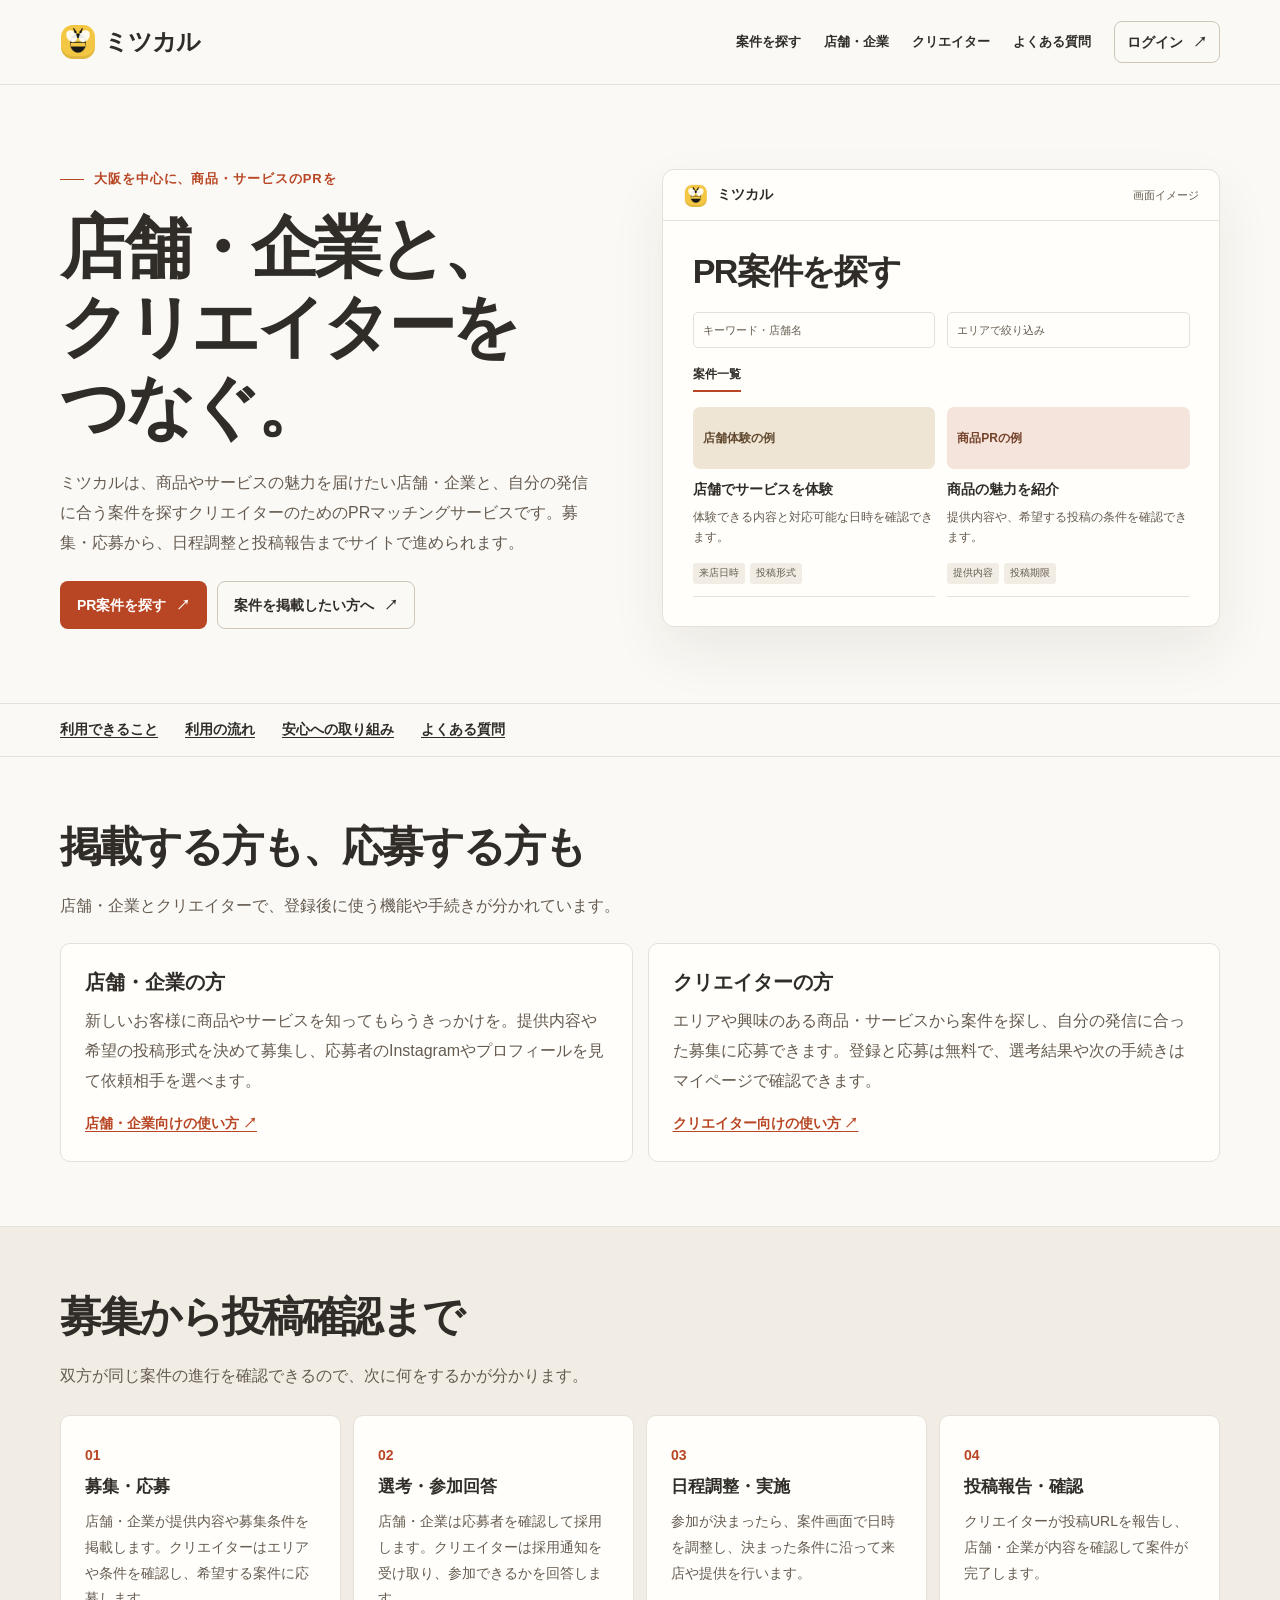
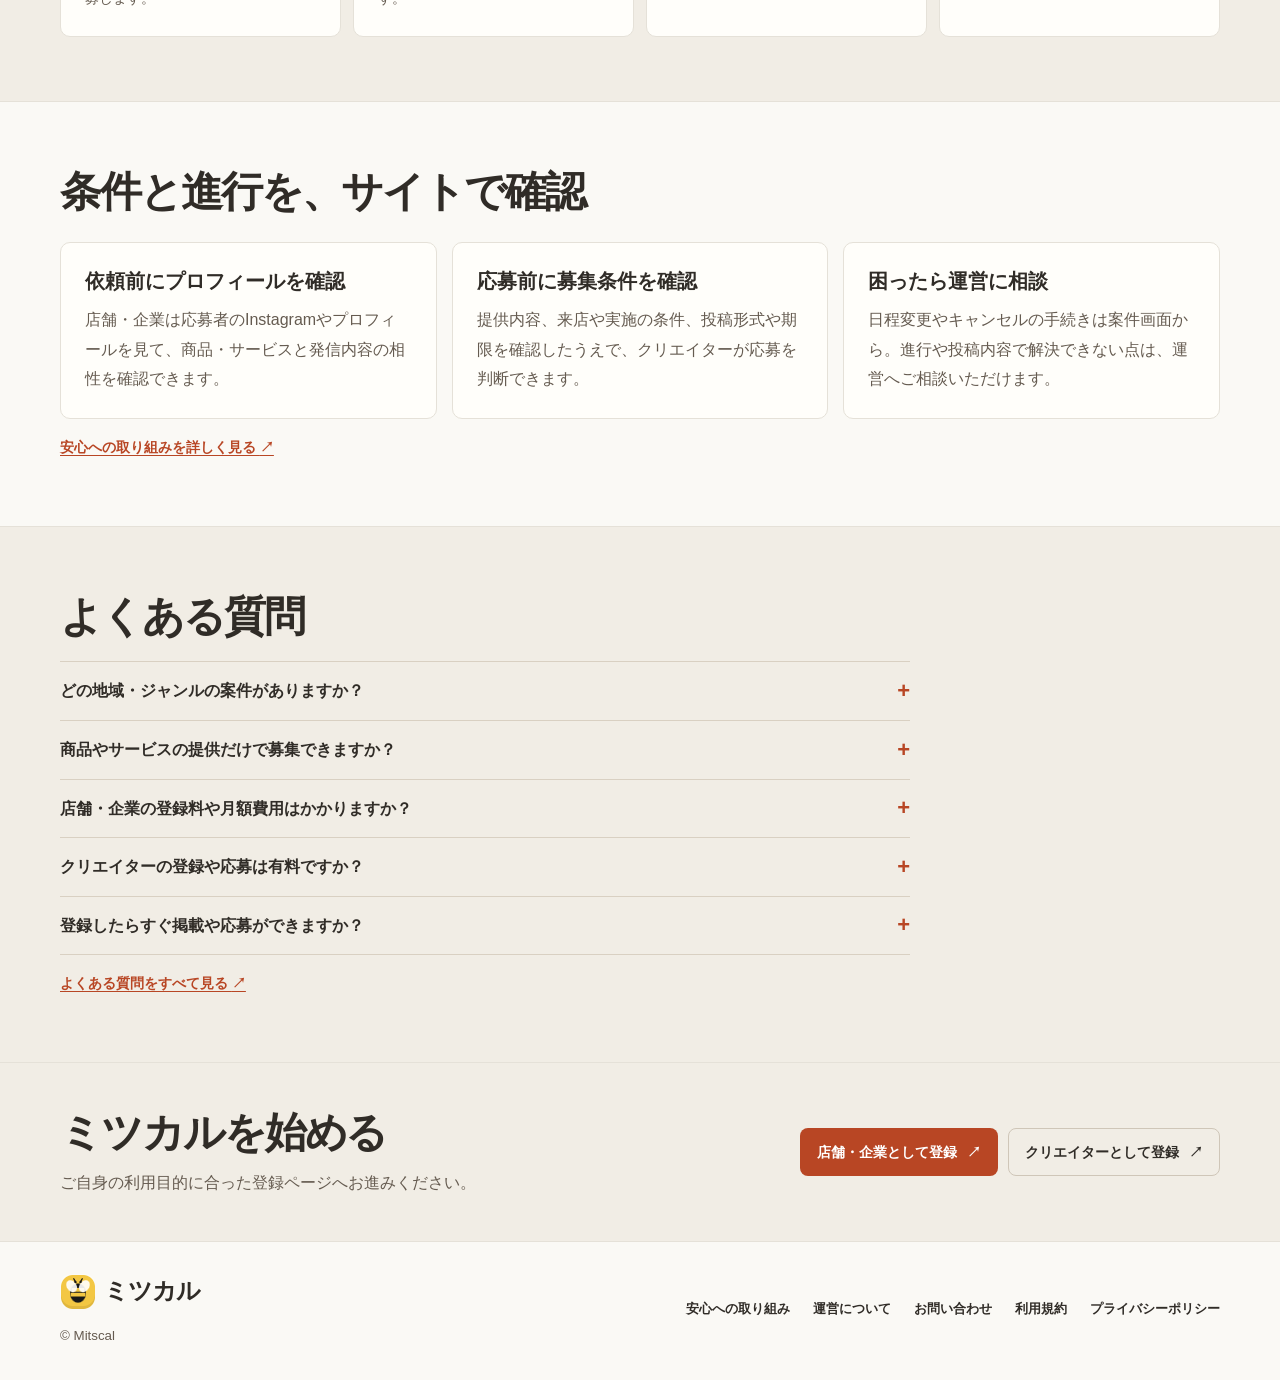
==== commit 66994ed9: "Expand Mitscal site and align with catalog design" ====
--- a/index.html
+++ b/index.html
@@ -3,50 +3,123 @@
 <head>
 <meta charset="utf-8"><meta name="viewport" content="width=device-width,initial-scale=1">
 <title>店舗・企業とクリエイターのPRマッチング｜ミツカル</title>
-<meta name="description" content="大阪を中心に、店舗・企業とクリエイターをつなぐミツカル。商品・サービスのPR案件の掲載から応募、日程調整、投稿報告までサイト内で進められます。">
+<meta name="description" content="大阪を中心に、店舗・企業の商品・サービスのPR案件とクリエイターをつなぎます。掲載・応募から日程調整、投稿確認までサイトで進められます。">
 <link rel="canonical" href="https://www.mitscal.jp/">
-<meta property="og:title" content="店舗・企業とクリエイターのPRマッチング｜ミツカル"><meta property="og:description" content="大阪を中心に、店舗・企業とクリエイターをつなぐミツカル。商品・サービスのPR案件の掲載から応募、日程調整、投稿報告までサイト内で進められます。"><meta property="og:type" content="website"><meta property="og:url" content="https://www.mitscal.jp/">
+<meta property="og:title" content="店舗・企業とクリエイターのPRマッチング｜ミツカル"><meta property="og:description" content="大阪を中心に、店舗・企業の商品・サービスのPR案件とクリエイターをつなぎます。掲載・応募から日程調整、投稿確認までサイトで進められます。"><meta property="og:type" content="website"><meta property="og:url" content="https://www.mitscal.jp/">
+<link rel="icon" href="./assets/bee.svg">
 <link rel="stylesheet" href="./assets/mitscal.css">
 </head>
 <body>
 <a class="skip" href="#main">本文へ移動</a>
 <header class="site-header"><div class="head wrap">
 <a class="brand" href="./index.html"><span class="bee" aria-hidden="true"></span>ミツカル</a>
-<nav class="nav" aria-label="メインメニュー"><a href="./business.html">店舗・企業</a><a href="./creator.html">クリエイター</a><a href="./faq.html">よくある質問</a><a class="button alt" href="https://mitscal.jp/login">ログイン <span aria-hidden="true">↗</span></a></nav>
-</div></header>
+<nav class="nav" aria-label="メインメニュー"><a href="https://mitscal.jp/projects">案件を探す</a><a href="./business.html">店舗・企業</a><a href="./creator.html">クリエイター</a><a href="./faq.html">よくある質問</a><a class="button alt" href="https://mitscal.jp/login">ログイン <span aria-hidden="true">↗</span></a>
+</nav>
+</div>
+</header>
 <main id="main">
 
-<section class="hero"><div class="wrap hero-inner">
-<p class="eyebrow">大阪を中心に展開するPRマッチング</p>
-<h1>店舗・企業と、<br>クリエイターをつなぐ。</h1>
-<p class="lead">店舗・企業は商品やサービスのPR案件を掲載し、クリエイターは条件を見て応募。<br class="desktop-break">日程の調整から投稿報告まで、ミツカルで進められます。</p>
-<div class="actions"><a class="button " href="https://mitscal.jp/projects">PR案件を探す <span aria-hidden="true">↗</span></a><a class="button alt" href="./business.html">店舗・企業の方へ <span aria-hidden="true">↗</span></a></div>
-</div></section>
-<section class="feature" aria-labelledby="feature-title"><div class="wrap feature-grid">
-<div class="feature-copy">
-<h2 id="feature-title">掲載から投稿まで、<br>サイト内で。</h2>
-<p>提供内容や投稿条件を掲載。参加が決まったら、案件の画面で日程を調整し、実施後の投稿も確認できます。</p>
-</div>
-<div class="product-example" aria-label="案件進行画面のイメージ">
-<div class="product-bar"><span class="bee" aria-hidden="true"></span><strong>ミツカル</strong><span class="product-example-label">画面イメージ</span></div>
-<div class="product-body"><p class="product-title">案件の進行状況</p>
-<ol class="product-steps">
-<li><span class="product-mark done" aria-hidden="true">✓</span><span>案件掲載・応募</span><small>受付済み</small></li>
-<li><span class="product-mark done" aria-hidden="true">✓</span><span>選考・参加回答</span><small>参加確定</small></li>
-<li><span class="product-mark active" aria-hidden="true">3</span><span>来店日時の調整</span><small class="product-current">調整中</small></li>
-<li><span class="product-mark" aria-hidden="true">4</span><span>投稿報告・確認</span><small>来店後</small></li>
-</ol></div></div>
-</div></section>
-<section class="section"><div class="wrap"><h2 class="intro">利用方法</h2><div class="roles">
-<article class="panel"><h3>店舗・企業の方</h3><p>商品やサービスの提供で募集できます。応募者のプロフィールを見て、PRの内容に合う相手を選べます。登録料・月額固定費は0円です。</p><a class="underlink" href="./business.html">掲載の流れを見る →</a></article>
-<article class="panel creator"><h3>クリエイターの方</h3><p>エリア・提供内容・投稿条件を見て応募。案件の実施後は、投稿URLをマイページから報告できます。登録・応募は無料です。</p><a class="underlink" href="./creator.html">応募の流れを見る →</a></article>
-</div></div></section>
-<section class="section soft"><div class="wrap narrow"><h2>よくある質問</h2><div class="faq"><details><summary>どの地域の案件がありますか？</summary><p>大阪を中心に、店舗・企業のPR案件を取り扱っています。実施場所や募集条件は、案件ごとの詳細でご確認ください。</p></details><details><summary>商品やサービスの提供で募集できますか？</summary><p>はい。商品やサービスの提供を条件にしたPR案件を掲載できます。提供内容や希望の投稿形式を案件に記載できます。</p></details><details><summary>登録料や月額料金はかかりますか？</summary><p>店舗・企業の登録料と月額固定費は0円です。案件掲載と採用にはチケットを使用します。クリエイターの登録・応募は無料です。</p></details></div><a class="underlink" href="./faq.html">よくある質問をすべて見る →</a></div></section>
-<section class="cta"><div class="wrap"><h2>新規登録はこちら</h2><div class="actions"><a class="button gold" href="https://mitscal.jp/register/store">店舗・企業として登録 <span aria-hidden="true">↗</span></a><a class="button alt" href="https://mitscal.jp/register/creator">クリエイターとして登録 <span aria-hidden="true">↗</span></a></div></div></section>
-
+<section class="hero"><div class="wrap hero-layout">
+<div>
+<p class="eyebrow">大阪を中心に、商品・サービスのPRを</p>
+<h1>店舗・企業と、<br>クリエイターを<br class="hero-break">つなぐ。</h1>
+<p class="lead">ミツカルは、商品やサービスの魅力を届けたい店舗・企業と、自分の発信に合う案件を探すクリエイターのためのPRマッチングサービスです。募集・応募から、日程調整と投稿報告までサイトで進められます。</p>
+<div class="actions"><a class="button " href="https://mitscal.jp/projects">PR案件を探す <span aria-hidden="true">↗</span></a><a class="button alt" href="./business.html">案件を掲載したい方へ <span aria-hidden="true">↗</span></a></div></div>
+<div class="catalog-demo" aria-label="案件一覧の画面イメージ">
+<div class="demo-bar"><span class="demo-brand"><span class="bee" aria-hidden="true"></span>ミツカル</span><span>画面イメージ</span></div>
+<div class="demo-inner">
+<h2>PR案件を探す</h2>
+<div class="demo-filters"><span>キーワード・店舗名</span><span>エリアで絞り込み</span></div>
+<p class="demo-tab">案件一覧</p>
+<div class="demo-cards">
+<article><div class="demo-label">店舗体験の例</div>
+<h3>店舗でサービスを体験</h3>
+<p>体験できる内容と対応可能な日時を確認できます。</p><span>来店日時</span><span>投稿形式</span>
+</article>
+<article><div class="demo-label">商品PRの例</div>
+<h3>商品の魅力を紹介</h3>
+<p>提供内容や、希望する投稿の条件を確認できます。</p><span>提供内容</span><span>投稿期限</span>
+</article>
+</div></div></div></div>
+</section>
+<nav class="section-nav" aria-label="このページの内容"><div class="wrap"><a href="#roles">利用できること</a><a href="#flow">利用の流れ</a><a href="#safety">安心への取り組み</a><a href="#faq">よくある質問</a></div>
+</nav>
+<section class="section " id="roles"><div class="wrap">
+<h2>掲載する方も、応募する方も</h2>
+<p class="section-intro">店舗・企業とクリエイターで、登録後に使う機能や手続きが分かれています。</p><div class="roles two">
+<article class="panel">
+<h3>店舗・企業の方</h3>
+<p>新しいお客様に商品やサービスを知ってもらうきっかけを。提供内容や希望の投稿形式を決めて募集し、応募者のInstagramやプロフィールを見て依頼相手を選べます。</p><a class="underlink" href="./business.html">店舗・企業向けの使い方 <span aria-hidden="true">↗</span></a>
+</article>
+<article class="panel">
+<h3>クリエイターの方</h3>
+<p>エリアや興味のある商品・サービスから案件を探し、自分の発信に合った募集に応募できます。登録と応募は無料で、選考結果や次の手続きはマイページで確認できます。</p><a class="underlink" href="./creator.html">クリエイター向けの使い方 <span aria-hidden="true">↗</span></a>
+</article></div></div>
+</section>
+<section class="section soft" id="flow"><div class="wrap">
+<h2>募集から投稿確認まで</h2>
+<p class="section-intro">双方が同じ案件の進行を確認できるので、次に何をするかが分かります。</p>
+<ol class="steps">
+<li>
+<h3>募集・応募</h3>
+<p>店舗・企業が提供内容や募集条件を掲載します。クリエイターはエリアや条件を確認し、希望する案件に応募します。</p>
+</li>
+<li>
+<h3>選考・参加回答</h3>
+<p>店舗・企業は応募者を確認して採用します。クリエイターは採用通知を受け取り、参加できるかを回答します。</p>
+</li>
+<li>
+<h3>日程調整・実施</h3>
+<p>参加が決まったら、案件画面で日時を調整し、決まった条件に沿って来店や提供を行います。</p>
+</li>
+<li>
+<h3>投稿報告・確認</h3>
+<p>クリエイターが投稿URLを報告し、店舗・企業が内容を確認して案件が完了します。</p>
+</li>
+</ol></div>
+</section>
+<section class="section " id="safety"><div class="wrap">
+<h2>条件と進行を、サイトで確認</h2><div class="roles three">
+<article class="panel">
+<h3>依頼前にプロフィールを確認</h3>
+<p>店舗・企業は応募者のInstagramやプロフィールを見て、商品・サービスと発信内容の相性を確認できます。</p>
+</article>
+<article class="panel">
+<h3>応募前に募集条件を確認</h3>
+<p>提供内容、来店や実施の条件、投稿形式や期限を確認したうえで、クリエイターが応募を判断できます。</p>
+</article>
+<article class="panel">
+<h3>困ったら運営に相談</h3>
+<p>日程変更やキャンセルの手続きは案件画面から。進行や投稿内容で解決できない点は、運営へご相談いただけます。</p>
+</article></div><a class="underlink" href="./safety.html">安心への取り組みを詳しく見る <span aria-hidden="true">↗</span></a></div>
+</section>
+<section class="section soft" id="faq"><div class="wrap">
+<h2>よくある質問</h2><div class="faq">
+<details><summary>どの地域・ジャンルの案件がありますか？</summary>
+<p>大阪を中心に、店舗・企業の商品やサービスを紹介するPR案件を取り扱います。実施場所、提供内容、応募条件は各案件で確認できます。</p>
+</details>
+<details><summary>商品やサービスの提供だけで募集できますか？</summary>
+<p>はい。商品やサービスの提供を条件に募集できます。何を提供するか、どんな形式の投稿を希望するかを、募集ページに記載してください。</p>
+</details>
+<details><summary>店舗・企業の登録料や月額費用はかかりますか？</summary>
+<p>店舗・企業の登録料と月額固定費は0円です。案件掲載と採用にはチケットを使用します。購入手続きは必要なときに行う方式です。</p>
+</details>
+<details><summary>クリエイターの登録や応募は有料ですか？</summary>
+<p>クリエイターの登録と案件への応募は無料です。案件ごとの提供内容や、実施・投稿に必要な条件を確認してからご応募ください。</p>
+</details>
+<details><summary>登録したらすぐ掲載や応募ができますか？</summary>
+<p>メール認証のあと、運営が登録内容を確認します。承認されると、店舗・企業は案件の掲載、クリエイターは案件への応募ができます。</p>
+</details></div><a class="underlink" href="./faq.html">よくある質問をすべて見る <span aria-hidden="true">↗</span></a></div>
+</section>
+<section class="cta"><div class="wrap"><div>
+<h2>ミツカルを始める</h2>
+<p>ご自身の利用目的に合った登録ページへお進みください。</p></div><div class="actions"><a class="button " href="https://mitscal.jp/register/store">店舗・企業として登録 <span aria-hidden="true">↗</span></a><a class="button alt" href="https://mitscal.jp/register/creator">クリエイターとして登録 <span aria-hidden="true">↗</span></a></div></div>
+</section>
 </main>
 <footer class="foot"><div class="wrap">
 <div><a class="brand" href="./index.html"><span class="bee" aria-hidden="true"></span>ミツカル</a><small>© Mitscal</small></div>
-<nav aria-label="フッター"><a href="./safety.html">安心への取り組み</a><a href="./about.html">運営について</a><a href="./contact.html">お問い合わせ</a><a href="https://www.mitscal.jp/terms.html">利用規約</a><a href="https://www.mitscal.jp/privacy.html">プライバシーポリシー</a></nav>
-</div></footer>
-</body></html>+<nav aria-label="フッター"><a href="./safety.html">安心への取り組み</a><a href="./about.html">運営について</a><a href="./contact.html">お問い合わせ</a><a href="https://www.mitscal.jp/terms.html">利用規約</a><a href="https://www.mitscal.jp/privacy.html">プライバシーポリシー</a>
+</nav>
+</div>
+</footer>
+</body></html>
--- a/assets/mitscal.css
+++ b/assets/mitscal.css
@@ -1,115 +1,126 @@
 :root {
   color-scheme: light;
-  --paper: #fff; --soft: #f5f5f7; --ink: #19191c; --muted: #505059;
-  --rule: #e3e3e8; --brand: #fbd65a; --brand-hover: #ffdf75;
-  font-family: "Hiragino Kaku Gothic ProN", "Yu Gothic", Meiryo, sans-serif;
-  color: var(--ink); background: var(--paper);
+  --paper: #faf9f5;
+  --surface: #fffefa;
+  --soft: #f1ede5;
+  --ink: #302c27;
+  --muted: #655b50;
+  --rule: #e5e1d8;
+  --orange: #b84624;
+  --orange-hover: #97391c;
+  font-family: "Hiragino Kaku Gothic ProN", "Noto Sans JP", "Yu Gothic", Meiryo, sans-serif;
+  background: var(--paper);
+  color: var(--ink);
 }
 *, *::before, *::after { box-sizing: border-box; }
-body { margin: 0; line-height: 1.75; }
+body { margin: 0; line-height: 1.85; }
 a { color: inherit; text-underline-offset: .22em; }
-a:focus-visible, summary:focus-visible { outline: 3px solid #2456a4; outline-offset: 4px; }
-.wrap { width: min(1100px, calc(100% - 64px)); margin-inline: auto; }
-.skip { position: absolute; left: 1rem; top: -5rem; z-index: 5; background: var(--paper); padding: .5rem 1rem; }
+a:focus-visible, summary:focus-visible { outline: 3px solid var(--orange); outline-offset: 4px; }
+.wrap { width: min(1160px, calc(100% - 88px)); margin-inline: auto; }
+.skip { position: absolute; top: -5rem; left: 1rem; z-index: 5; background: var(--surface); padding: .5rem 1rem; }
 .skip:focus { top: 1rem; }
 .site-header { border-bottom: 1px solid var(--rule); }
-.head { display: flex; align-items: center; justify-content: space-between; gap: 22px; min-height: 68px; }
-.brand { display: inline-flex; align-items: center; gap: 9px; font-weight: 900; font-size: 23px; letter-spacing: -.045em; text-decoration: none; white-space: nowrap; }
-.bee { display: inline-block; width: 35px; height: 35px; border-radius: 10px; background: var(--brand) url(brand.png) no-repeat -15px -2px; }
-.nav { display: flex; align-items: center; gap: 26px; font-size: 13px; font-weight: 700; }
+.head { min-height: 84px; display: flex; align-items: center; justify-content: space-between; gap: 20px; }
+.brand, .demo-brand { display: inline-flex; align-items: center; gap: 9px; font-weight: 850; white-space: nowrap; text-decoration: none; }
+.brand { font-size: 24px; letter-spacing: -.045em; }
+.bee { width: 35px; height: 35px; border-radius: 9px; background: #fbd65a url(brand.png) no-repeat -15px -2px; flex: none; }
+.nav, .foot nav { display: flex; align-items: center; flex-wrap: wrap; gap: 10px 23px; font-size: 13px; font-weight: 700; }
 .nav a:not(.button), .foot a { text-decoration: none; }
 .nav a:hover, .foot a:hover { text-decoration: underline; }
-.nav .button { min-height: 38px; padding: 6px 13px; }
+.nav .button { min-height: 42px; padding: 6px 12px; }
 h1, h2, h3, p { margin-top: 0; }
-h1, h2 { line-height: 1.2; letter-spacing: -.055em; }
-h1 { font-size: clamp(38px, 5.6vw, 76px); margin-bottom: 23px; font-weight: 900; }
-h2 { font-size: clamp(30px, 3.7vw, 51px); margin-bottom: 14px; }
-h3 { font-size: 22px; line-height: 1.35; margin-bottom: 10px; }
+h1, h2, h3 { overflow-wrap: anywhere; }
+h1 { font-size: clamp(40px, 5.35vw, 75px); line-height: 1.16; letter-spacing: -.065em; margin-bottom: 22px; }
+h2 { font-size: clamp(29px, 3.25vw, 46px); line-height: 1.27; letter-spacing: -.05em; margin-bottom: 17px; }
+h3 { font-size: 20px; line-height: 1.45; margin-bottom: 9px; }
 p { margin-bottom: 15px; }
-.eyebrow { margin: 0 0 12px; font-size: 13px; font-weight: 800; color: var(--muted); letter-spacing: .08em; }
-.lead { color: var(--muted); font-size: clamp(15px, 1.45vw, 17px); line-height: 1.95; }
-.hero { padding: 71px 0 53px; text-align: center; }
-.hero .actions { justify-content: center; }
+.eyebrow { display: flex; align-items: center; gap: 10px; margin-bottom: 17px; color: var(--orange); font-size: 13px; font-weight: 800; letter-spacing: .07em; }
+.eyebrow::before { content: ""; width: 24px; border-top: 1px solid currentColor; }
+.lead, .section-intro { max-width: 47em; color: var(--muted); font-size: 16px; }
+.hero { padding: 82px 0 74px; }
+.hero-layout { display: grid; grid-template-columns: .98fr 1.02fr; align-items: center; gap: clamp(24px, 5.2vw, 82px); }
 .actions { display: flex; flex-wrap: wrap; gap: 10px; margin-top: 24px; }
-.button { display: inline-flex; justify-content: center; align-items: center; gap: 12px; min-height: 50px; padding: 10px 18px; border: 1px solid transparent; border-radius: 100px; background: var(--brand); color: var(--ink); text-decoration: none; font-size: 14px; font-weight: 800; line-height: 1.45; }
-.button:hover { background: var(--brand-hover); }
-.button.alt { background: var(--paper); border-color: #c9c9d0; }
+.button { min-height: 48px; padding: 9px 16px; display: inline-flex; align-items: center; justify-content: center; gap: 10px; border: 1px solid transparent; border-radius: 8px; background: var(--orange); color: white; text-decoration: none; font-size: 14px; font-weight: 800; line-height: 1.45; }
+.button:hover { background: var(--orange-hover); }
+.button.alt { background: transparent; color: var(--ink); border-color: #cfc6b8; }
 .button.alt:hover { background: var(--soft); }
-.underlink { display: inline-block; font-weight: 800; font-size: 14px; margin-top: 14px; }
-.feature { padding-bottom: 22px; }
-.feature-grid { display: grid; grid-template-columns: .86fr 1.14fr; align-items: center; gap: 45px; padding: 40px 48px; border-radius: 24px; background: #f3f4f7; }
-.feature-copy h2 { font-size: clamp(26px, 3.05vw, 40px); }
-.feature-copy p { color: var(--muted); max-width: 28em; margin-bottom: 0; }
-.product-example { border: 1px solid #dfe0e5; border-radius: 14px; background: var(--paper); box-shadow: 0 12px 36px #23233813; overflow: hidden; }
-.product-bar { display: flex; align-items: center; gap: 8px; padding: 9px 16px; border-bottom: 1px solid var(--rule); font-size: 13px; }
-.product-bar .bee { scale: .66; margin: -5px; }
-.product-example-label { margin-left: auto; font-size: 11px; color: var(--muted); }
-.product-body { padding: 13px 16px 15px; }
-.product-title { margin: 0 0 5px; font-size: 13px; font-weight: 800; }
-.product-steps { margin: 0; padding: 0; list-style: none; }
-.product-steps li { display: grid; grid-template-columns: 24px 1fr auto; align-items: center; gap: 8px; padding: 7px 0; font-size: 13px; font-weight: 700; }
-.product-steps li + li { border-top: 1px solid var(--rule); }
-.product-steps small { font-size: 11px; color: var(--muted); white-space: nowrap; }
-.product-mark { width: 22px; height: 22px; display: grid; place-items: center; border-radius: 50%; background: var(--soft); font-size: 11px; }
-.product-mark.done { background: #e9edf5; color: #22477b; }
-.product-mark.active { background: var(--brand); }
-.product-current { background: #fff5d0; padding: 1px 6px; border-radius: 5px; }
-.section { padding: 64px 0; border-top: 1px solid var(--rule); }
-.section .intro { margin-bottom: 24px; }
-.roles { display: grid; grid-template-columns: 1fr 1fr; gap: 16px; }
-.panel { display: flex; flex-direction: column; align-items: flex-start; padding: 26px 28px; border: 1px solid var(--rule); border-radius: 16px; background: var(--paper); }
-.panel p, details p { color: var(--muted); }
-.panel .underlink { margin-top: auto; }
-.section.soft, .cta { background: var(--soft); }
-.narrow, .compact { max-width: 780px; }
-.faq { border-top: 1px solid var(--rule); }
-details { border-bottom: 1px solid var(--rule); }
-summary { cursor: pointer; list-style: none; display: flex; align-items: center; justify-content: space-between; gap: 12px; padding: 14px 0; font-weight: 800; }
+.catalog-demo { min-width: 0; border-radius: 12px; background: var(--surface); border: 1px solid var(--rule); box-shadow: 0 24px 55px #3e2d1d13; overflow: hidden; }
+.demo-bar { display: flex; align-items: center; justify-content: space-between; gap: 10px; padding: 12px 20px; border-bottom: 1px solid var(--rule); color: var(--muted); font-size: 11px; }
+.demo-brand { font-size: 14px; color: var(--ink); }
+.demo-brand .bee { transform: scale(.65); margin: -5px; }
+.demo-inner { padding: clamp(15px, 2.3vw, 31px); }
+.demo-inner h2 { font-size: clamp(22px, 3vw, 34px); margin-bottom: 18px; }
+.demo-filters, .demo-cards { display: grid; grid-template-columns: repeat(2, minmax(0, 1fr)); gap: 12px; }
+.demo-filters span { display: block; padding: 7px 9px; border: 1px solid var(--rule); border-radius: 5px; font-size: 11px; color: var(--muted); }
+.demo-tab { width: max-content; margin: 15px 0; padding-bottom: 5px; border-bottom: 2px solid var(--orange); font-size: 12px; font-weight: 750; }
+.demo-cards article { padding: 0 0 9px; border-bottom: 1px solid var(--rule); }
+.demo-label { display: flex; min-height: 62px; align-items: center; padding: 8px 10px; margin-bottom: 10px; border-radius: 7px; background: #efe5d4; color: #624a31; font-size: 12px; font-weight: 800; }
+.demo-cards article:nth-child(2) .demo-label { background: #f4e4db; color: #75422c; }
+.demo-cards h3 { font-size: 14px; }
+.demo-cards p { font-size: 12px; line-height: 1.65; color: var(--muted); margin-bottom: 8px; }
+.demo-cards article > span { display: inline-block; margin: 0 5px 3px 0; padding: 1px 6px; border-radius: 3px; background: var(--soft); font-size: 10px; color: var(--muted); }
+.section-nav { border-block: 1px solid var(--rule); }
+.section-nav .wrap { display: flex; flex-wrap: wrap; gap: 7px 27px; padding-block: 13px; }
+.section-nav a, .underlink { font-size: 14px; font-weight: 800; }
+.underlink { display: inline-block; margin-top: 16px; color: var(--orange); }
+.section { padding: 64px 0; }
+.section + .section { border-top: 1px solid var(--rule); }
+.soft, .cta { background: var(--soft); }
+.roles { display: grid; gap: 15px; margin-top: 23px; }
+.roles.two { grid-template-columns: repeat(2, minmax(0, 1fr)); }
+.roles.three { grid-template-columns: repeat(3, minmax(0, 1fr)); }
+.panel, .steps li { background: var(--surface); border: 1px solid var(--rule); border-radius: 10px; padding: 24px; }
+.panel { display: flex; flex-direction: column; align-items: flex-start; }
+.panel p, .steps p, details p { color: var(--muted); margin-bottom: 0; }
+.panel p + a { margin-top: 16px; }
+.steps { display: grid; grid-template-columns: repeat(auto-fit, minmax(187px, 1fr)); list-style: none; counter-reset: steps; gap: 12px; padding: 0; margin: 24px 0 0; }
+.steps li { counter-increment: steps; }
+.steps li::before { content: counter(steps, decimal-leading-zero); color: var(--orange); font-size: 14px; font-weight: 800; }
+.steps h3 { margin-top: 6px; font-size: 17px; }
+.steps p { font-size: 14px; }
+.faq { max-width: 850px; border-top: 1px solid #d9d0c2; margin-top: 18px; }
+details { border-bottom: 1px solid #d9d0c2; }
+summary { cursor: pointer; list-style: none; display: flex; justify-content: space-between; align-items: center; gap: 15px; padding: 14px 0; font-weight: 750; }
 summary::-webkit-details-marker { display: none; }
-summary::after { content: "+"; font-size: 22px; font-weight: 500; }
+summary::after { content: "+"; color: var(--orange); font-size: 22px; line-height: 1; }
 details[open] summary::after { content: "−"; }
-details p { padding: 0 20px 4px 0; }
-.cta { padding: 40px 0; border-top: 1px solid var(--rule); }
-.cta .wrap, .foot .wrap { display: flex; justify-content: space-between; align-items: center; gap: 18px; }
-.cta h2 { font-size: clamp(26px, 3vw, 40px); margin: 0; }
-.cta .actions { margin-top: 0; }
-.foot { padding: 25px 0 30px; border-top: 1px solid var(--rule); }
-.foot nav { display: flex; flex-wrap: wrap; gap: 10px 17px; font-size: 13px; }
-.foot small { display: block; color: var(--muted); margin-top: 4px; }
-.subhero { padding: 69px 0 58px; }
-.subhero h1 { font-size: clamp(37px, 5vw, 65px); }
-.subhero .lead { max-width: 43em; }
-.steps { margin: 0; padding: 0; list-style: none; counter-reset: steps; display: grid; grid-template-columns: repeat(4, minmax(0, 1fr)); gap: 12px; }
-.steps li { counter-increment: steps; background: var(--paper); border: 1px solid var(--rule); border-radius: 12px; padding: 17px; }
-.steps li::before { content: counter(steps, decimal-leading-zero); color: var(--muted); font-size: 14px; font-weight: 800; }
-.steps h3 { font-size: 18px; margin: 6px 0; }
-.steps p { margin: 0; color: var(--muted); font-size: 14px; }
-@media (max-width: 850px) {
-  .wrap { width: calc(100% - 48px); }
-  .nav { gap: 16px; }
-  .feature-grid { padding: 30px; gap: 22px; }
-  .steps { grid-template-columns: 1fr 1fr; }
+details p { padding: 0 24px 16px 0; }
+.faq-section { padding-block: 40px; }
+.subhero { padding: 65px 0 54px; background: #f4f0e8; border-bottom: 1px solid var(--rule); }
+.subhero h1 { font-size: clamp(36px, 5vw, 63px); }
+.cta { padding: 44px 0; border-top: 1px solid var(--rule); }
+.cta .wrap, .foot .wrap { display: flex; justify-content: space-between; align-items: center; gap: 22px; }
+.cta h2, .cta p, .cta .actions { margin: 0; }
+.cta p { color: var(--muted); margin-top: 8px; }
+.foot { padding: 27px 0 32px; border-top: 1px solid var(--rule); }
+.foot small { display: block; margin-top: 5px; color: var(--muted); }
+.facts { display: grid; grid-template-columns: max-content 1fr; gap: 8px 24px; }
+.facts dt { font-weight: 800; }
+.facts dd { margin: 0; overflow-wrap: anywhere; }
+@media (max-width: 980px) {
+  .wrap { width: calc(100% - 56px); }
+  .hero-break { display: none; }
+  .hero { padding-block: 60px; }
+  .panel, .steps li { padding: 19px; }
 }
-@media (max-width: 620px) {
+@media (max-width: 730px) {
+  .hero-layout, .roles.three { grid-template-columns: 1fr; }
+  .hero-layout { gap: 30px; }
+  .hero { padding-block: 42px; }
+  .head { padding-block: 12px; flex-wrap: wrap; gap: 8px; min-height: 0; }
+  .nav { width: 100%; gap: 4px 12px; font-size: 12px; }
+  .nav .button { min-height: 36px; padding: 4px 8px; font-size: 12px; }
+  .subhero { padding: 42px 0 32px; }
+  .section { padding: 45px 0; }
+  .cta .wrap, .foot .wrap { display: block; }
+  .cta .actions, .foot nav { margin-top: 16px; }
+}
+@media (max-width: 480px) {
   .wrap { width: calc(100% - 32px); }
-  .head { padding: 9px 0; min-height: 0; gap: 6px; flex-wrap: wrap; }
-  .brand { font-size: 20px; }
-  .nav { width: 100%; justify-content: space-between; gap: 8px; font-size: 12px; }
-  .nav .button { font-size: 12px; min-height: 34px; padding: 5px 9px; }
-  .hero { padding: 44px 0 34px; }
-  h1 { font-size: clamp(27px, 7.8vw, 42px); margin-bottom: 17px; }
-  .desktop-break { display: none; }
-  .actions { margin-top: 17px; gap: 8px; }
-  .button { min-height: 45px; padding: 8px 12px; gap: 7px; }
-  .feature-grid, .roles { grid-template-columns: 1fr; }
-  .feature-grid { padding: 20px; border-radius: 18px; }
-  .feature-copy h2 br { display: none; }
-  .section { padding: 41px 0; }
-  .panel { padding: 20px; }
-  .cta .wrap, .foot .wrap { display: block; }
-  .cta h2 { margin-bottom: 16px; }
-  .foot nav { margin-top: 12px; }
-  .subhero { padding: 43px 0 38px; }
-  .steps li { padding: 12px; }
+  h1 { font-size: clamp(31px, 9.1vw, 42px); }
+  .subhero h1 { font-size: clamp(30px, 8.4vw, 38px); }
+  .roles.two, .steps { grid-template-columns: 1fr; }
+  .section-nav .wrap { gap: 6px 13px; }
+  .section-nav a { font-size: 12px; }
+  .lead, .section-intro { font-size: 15px; }
 }
-@media (max-width: 360px) { .steps { grid-template-columns: 1fr; } }
